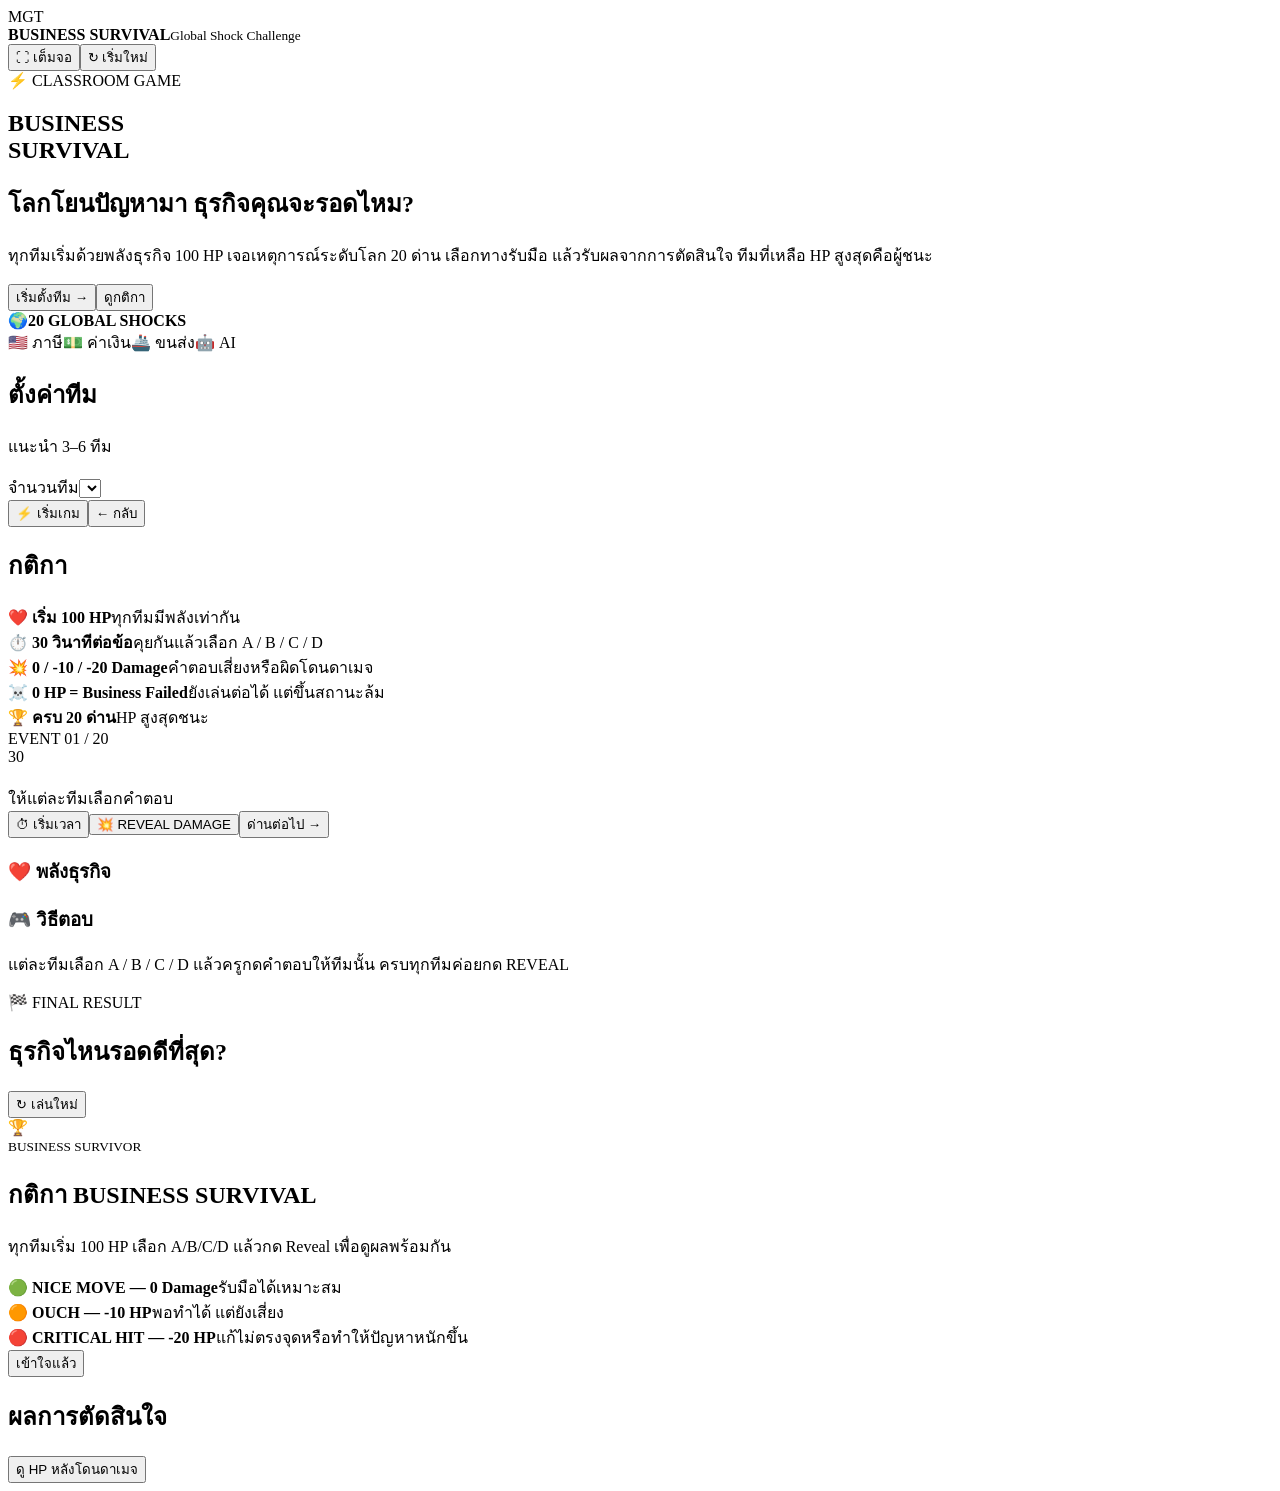
==== index.html @ 9e04e61a "Build Business Survival classroom game" ====
<!DOCTYPE html>
<html lang="th">
<head>
<meta charset="UTF-8">
<meta name="viewport" content="width=device-width,initial-scale=1">
<meta name="theme-color" content="#101C3D">
<title>Business Survival — Global Shock Challenge</title>
<link rel="stylesheet" href="style.css">
</head>
<body>
<div class="app">
<header class="topbar">
  <div class="brand"><div class="brandmark">MGT</div><div><b>BUSINESS SURVIVAL</b><small>Global Shock Challenge</small></div></div>
  <div class="top-actions"><button id="fullscreenBtn">⛶ เต็มจอ</button><button id="resetBtn">↻ เริ่มใหม่</button></div>
</header>
<main class="main">
<section id="homeScreen" class="screen active">
  <div class="hero card">
    <div class="hero-copy">
      <span class="eyebrow">⚡ CLASSROOM GAME</span>
      <h1>BUSINESS<br><span>SURVIVAL</span></h1>
      <h2>โลกโยนปัญหามา ธุรกิจคุณจะรอดไหม?</h2>
      <p>ทุกทีมเริ่มด้วยพลังธุรกิจ 100 HP เจอเหตุการณ์ระดับโลก 20 ด่าน เลือกทางรับมือ แล้วรับผลจากการตัดสินใจ ทีมที่เหลือ HP สูงสุดคือผู้ชนะ</p>
      <div class="actions"><button class="primary" id="goSetupBtn">เริ่มตั้งทีม →</button><button class="soft" id="rulesBtn">ดูกติกา</button></div>
    </div>
    <div class="hero-art"><div class="orbit"></div><div class="globe">🌍<b>20 GLOBAL SHOCKS</b></div><span class="tag t1">🇺🇸 ภาษี</span><span class="tag t2">💵 ค่าเงิน</span><span class="tag t3">🚢 ขนส่ง</span><span class="tag t4">🤖 AI</span></div>
  </div>
</section>
<section id="setupScreen" class="screen">
  <div class="setup-grid">
    <div class="panel card"><h2>ตั้งค่าทีม</h2><p>แนะนำ 3–6 ทีม</p><label>จำนวนทีม<select id="teamCount"></select></label><div id="teamEditor"></div><div class="actions"><button class="primary" id="startGameBtn">⚡ เริ่มเกม</button><button class="soft" id="backHomeBtn">← กลับ</button></div></div>
    <div class="panel card"><h2>กติกา</h2><div class="rules">
      <div>❤️ <b>เริ่ม 100 HP</b><span>ทุกทีมมีพลังเท่ากัน</span></div>
      <div>⏱️ <b>30 วินาทีต่อข้อ</b><span>คุยกันแล้วเลือก A / B / C / D</span></div>
      <div>💥 <b>0 / -10 / -20 Damage</b><span>คำตอบเสี่ยงหรือผิดโดนดาเมจ</span></div>
      <div>☠️ <b>0 HP = Business Failed</b><span>ยังเล่นต่อได้ แต่ขึ้นสถานะล้ม</span></div>
      <div>🏆 <b>ครบ 20 ด่าน</b><span>HP สูงสุดชนะ</span></div>
    </div></div>
  </div>
</section>
<section id="gameScreen" class="screen">
  <div class="game-grid">
    <div class="question card">
      <div class="question-head"><span id="roundPill" class="pill">EVENT 01 / 20</span><div id="timer" class="timer"><span id="timerText">30</span></div></div>
      <div id="eventIcon" class="event-icon"></div><h2 id="questionTitle"></h2><p id="questionDesc"></p><div id="options" class="options"></div>
      <div id="revealBanner" class="reveal"><div><b id="revealTitle"></b><span id="revealText"></span></div></div>
      <div class="controls"><span id="statusNote">ให้แต่ละทีมเลือกคำตอบ</span><div><button class="soft" id="timerBtn">⏱ เริ่มเวลา</button><button class="pink" id="revealBtn">💥 REVEAL DAMAGE</button><button class="primary hidden" id="nextBtn">ด่านต่อไป →</button></div></div>
    </div>
    <aside><div class="scorebox card"><h3>❤️ พลังธุรกิจ</h3><div id="teamScores"></div></div><div class="scorebox card"><h3>🎮 วิธีตอบ</h3><p>แต่ละทีมเลือก A / B / C / D แล้วครูกดคำตอบให้ทีมนั้น ครบทุกทีมค่อยกด REVEAL</p></div></aside>
  </div>
</section>
<section id="resultScreen" class="screen">
  <div class="results-grid"><div class="panel card"><span class="eyebrow">🏁 FINAL RESULT</span><h2>ธุรกิจไหนรอดดีที่สุด?</h2><div id="rankList"></div><div class="actions"><button class="primary" id="playAgainBtn">↻ เล่นใหม่</button></div></div><div class="winner card"><div>🏆</div><small>BUSINESS SURVIVOR</small><h2 id="winnerName"></h2><p id="winnerHp"></p><div id="confetti"></div></div></div>
</section>
</main>
</div>
<div id="rulesModal" class="modal-wrap"><div class="modal card"><h2>กติกา BUSINESS SURVIVAL</h2><p>ทุกทีมเริ่ม 100 HP เลือก A/B/C/D แล้วกด Reveal เพื่อดูผลพร้อมกัน</p><div class="rules"><div>🟢 <b>NICE MOVE — 0 Damage</b><span>รับมือได้เหมาะสม</span></div><div>🟠 <b>OUCH — -10 HP</b><span>พอทำได้ แต่ยังเสี่ยง</span></div><div>🔴 <b>CRITICAL HIT — -20 HP</b><span>แก้ไม่ตรงจุดหรือทำให้ปัญหาหนักขึ้น</span></div></div><div class="actions end"><button class="primary" id="closeRulesBtn">เข้าใจแล้ว</button></div></div></div>
<div id="damageModal" class="modal-wrap"><div class="modal card"><h2 id="damageModalTitle">ผลการตัดสินใจ</h2><p id="damageModalExplain"></p><div id="teamResults"></div><div class="actions end"><button class="primary" id="closeDamageBtn">ดู HP หลังโดนดาเมจ</button></div></div></div>
<script src="questions.js"></script>
<script src="game.js"></script>
</body>
</html>
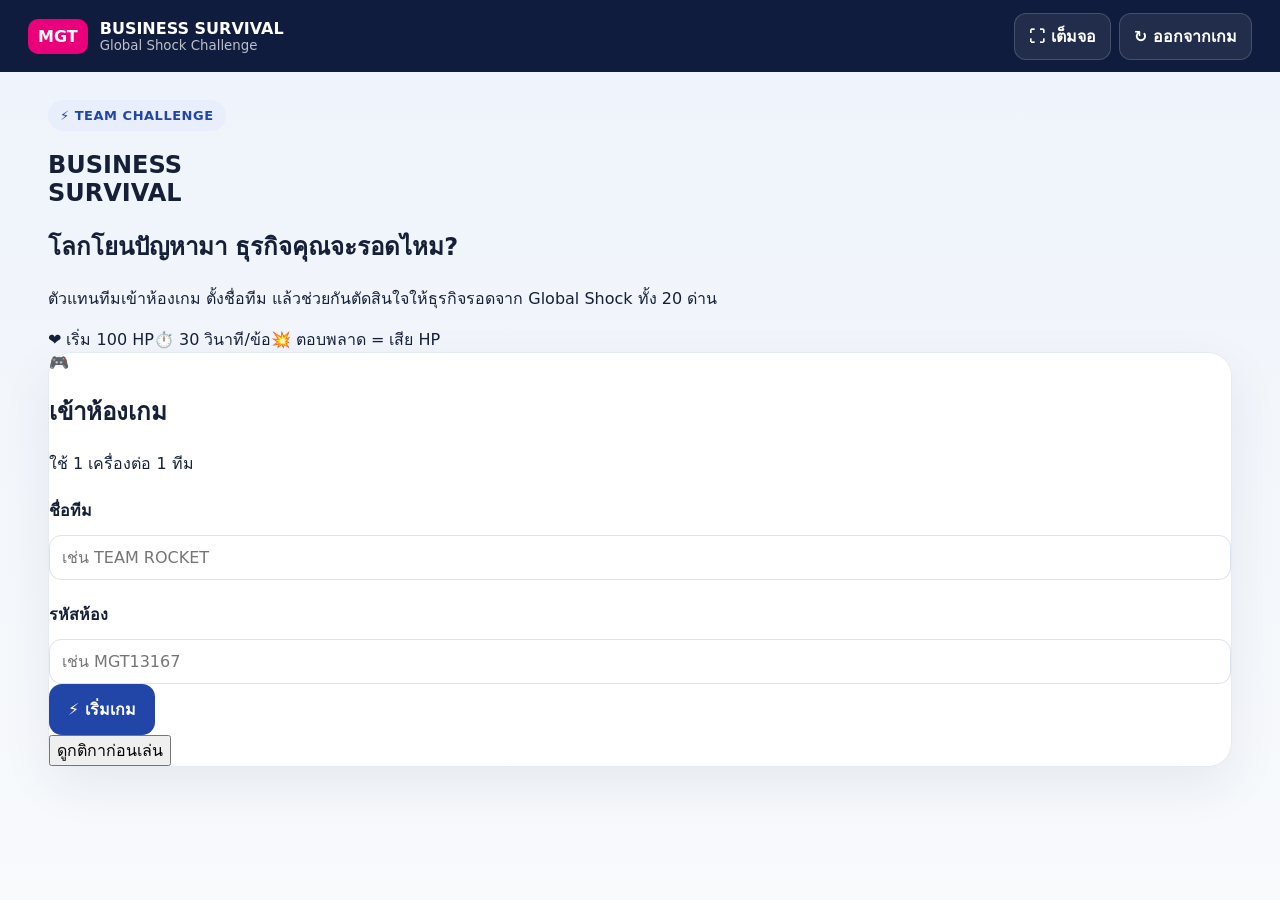
==== commit 89982ff5: "Simplify game to one device per team with room code" ====
--- a/index.html
+++ b/index.html
@@ -11,51 +11,96 @@
 <div class="app">
 <header class="topbar">
   <div class="brand"><div class="brandmark">MGT</div><div><b>BUSINESS SURVIVAL</b><small>Global Shock Challenge</small></div></div>
-  <div class="top-actions"><button id="fullscreenBtn">⛶ เต็มจอ</button><button id="resetBtn">↻ เริ่มใหม่</button></div>
+  <div class="top-actions"><button id="fullscreenBtn" type="button">⛶ เต็มจอ</button><button id="resetBtn" type="button">↻ ออกจากเกม</button></div>
 </header>
+
 <main class="main">
-<section id="homeScreen" class="screen active">
-  <div class="hero card">
-    <div class="hero-copy">
-      <span class="eyebrow">⚡ CLASSROOM GAME</span>
+<section id="joinScreen" class="screen active">
+  <div class="join-layout">
+    <div class="join-copy">
+      <span class="eyebrow">⚡ TEAM CHALLENGE</span>
       <h1>BUSINESS<br><span>SURVIVAL</span></h1>
       <h2>โลกโยนปัญหามา ธุรกิจคุณจะรอดไหม?</h2>
-      <p>ทุกทีมเริ่มด้วยพลังธุรกิจ 100 HP เจอเหตุการณ์ระดับโลก 20 ด่าน เลือกทางรับมือ แล้วรับผลจากการตัดสินใจ ทีมที่เหลือ HP สูงสุดคือผู้ชนะ</p>
-      <div class="actions"><button class="primary" id="goSetupBtn">เริ่มตั้งทีม →</button><button class="soft" id="rulesBtn">ดูกติกา</button></div>
+      <p>ตัวแทนทีมเข้าห้องเกม ตั้งชื่อทีม แล้วช่วยกันตัดสินใจให้ธุรกิจรอดจาก Global Shock ทั้ง 20 ด่าน</p>
+      <div class="mini-rules">
+        <span>❤️ เริ่ม 100 HP</span><span>⏱️ 30 วินาที/ข้อ</span><span>💥 ตอบพลาด = เสีย HP</span>
+      </div>
     </div>
-    <div class="hero-art"><div class="orbit"></div><div class="globe">🌍<b>20 GLOBAL SHOCKS</b></div><span class="tag t1">🇺🇸 ภาษี</span><span class="tag t2">💵 ค่าเงิน</span><span class="tag t3">🚢 ขนส่ง</span><span class="tag t4">🤖 AI</span></div>
+    <div class="join-card card">
+      <div class="join-icon">🎮</div>
+      <h2>เข้าห้องเกม</h2>
+      <p>ใช้ 1 เครื่องต่อ 1 ทีม</p>
+      <form id="joinForm">
+        <label for="teamName">ชื่อทีม</label>
+        <input id="teamName" maxlength="28" autocomplete="off" placeholder="เช่น TEAM ROCKET" required>
+        <label for="roomCode">รหัสห้อง</label>
+        <input id="roomCode" maxlength="20" autocomplete="off" placeholder="เช่น MGT13167" required>
+        <button class="primary big" type="submit">⚡ เริ่มเกม</button>
+      </form>
+      <button class="link-btn" id="rulesBtn" type="button">ดูกติกาก่อนเล่น</button>
+    </div>
   </div>
 </section>
-<section id="setupScreen" class="screen">
-  <div class="setup-grid">
-    <div class="panel card"><h2>ตั้งค่าทีม</h2><p>แนะนำ 3–6 ทีม</p><label>จำนวนทีม<select id="teamCount"></select></label><div id="teamEditor"></div><div class="actions"><button class="primary" id="startGameBtn">⚡ เริ่มเกม</button><button class="soft" id="backHomeBtn">← กลับ</button></div></div>
-    <div class="panel card"><h2>กติกา</h2><div class="rules">
-      <div>❤️ <b>เริ่ม 100 HP</b><span>ทุกทีมมีพลังเท่ากัน</span></div>
-      <div>⏱️ <b>30 วินาทีต่อข้อ</b><span>คุยกันแล้วเลือก A / B / C / D</span></div>
-      <div>💥 <b>0 / -10 / -20 Damage</b><span>คำตอบเสี่ยงหรือผิดโดนดาเมจ</span></div>
-      <div>☠️ <b>0 HP = Business Failed</b><span>ยังเล่นต่อได้ แต่ขึ้นสถานะล้ม</span></div>
-      <div>🏆 <b>ครบ 20 ด่าน</b><span>HP สูงสุดชนะ</span></div>
-    </div></div>
+
+<section id="gameScreen" class="screen">
+  <div class="player-strip card">
+    <div class="identity"><span class="room-label">ROOM <b id="roomDisplay"></b></span><h3 id="teamDisplay"></h3></div>
+    <div class="hp-panel"><div class="hp-head"><span>❤️ พลังธุรกิจ</span><strong id="hpText">100 HP</strong></div><div class="hpbar large"><div id="hpFill" class="hpfill" style="width:100%"></div></div><small id="hpStatus">BUSINESS ACTIVE</small></div>
+  </div>
+
+  <div class="question card">
+    <div class="question-head">
+      <span id="roundPill" class="pill">EVENT 01 / 20</span>
+      <span id="questionState" class="state-pill">เลือกคำตอบก่อนหมดเวลา</span>
+    </div>
+
+    <div class="timer-wrap" aria-label="เวลาคงเหลือ">
+      <div class="timer-meta"><span>⏱️ เวลาคงเหลือ</span><strong><span id="timerText">30</span> วินาที</strong></div>
+      <div class="timer-track"><div id="timerBar" class="timer-bar"></div></div>
+    </div>
+
+    <div class="event-area"><div id="eventIcon" class="event-icon"></div><div><h2 id="questionTitle"></h2><p id="questionDesc"></p></div></div>
+    <div id="options" class="options"></div>
+
+    <div id="resultBox" class="result-box" aria-live="polite">
+      <div id="resultIcon" class="result-icon"></div>
+      <div class="result-copy"><span id="resultKicker"></span><h3 id="resultTitle"></h3><p id="resultFeedback"></p></div>
+      <div id="damageBadge" class="damage-badge"></div>
+    </div>
+
+    <div class="controls"><span id="statusNote">คุยกับสมาชิกในทีม แล้วเลือก 1 คำตอบ</span><button class="primary hidden" id="nextBtn" type="button">ข้อต่อไป →</button></div>
   </div>
 </section>
-<section id="gameScreen" class="screen">
-  <div class="game-grid">
-    <div class="question card">
-      <div class="question-head"><span id="roundPill" class="pill">EVENT 01 / 20</span><div id="timer" class="timer"><span id="timerText">30</span></div></div>
-      <div id="eventIcon" class="event-icon"></div><h2 id="questionTitle"></h2><p id="questionDesc"></p><div id="options" class="options"></div>
-      <div id="revealBanner" class="reveal"><div><b id="revealTitle"></b><span id="revealText"></span></div></div>
-      <div class="controls"><span id="statusNote">ให้แต่ละทีมเลือกคำตอบ</span><div><button class="soft" id="timerBtn">⏱ เริ่มเวลา</button><button class="pink" id="revealBtn">💥 REVEAL DAMAGE</button><button class="primary hidden" id="nextBtn">ด่านต่อไป →</button></div></div>
-    </div>
-    <aside><div class="scorebox card"><h3>❤️ พลังธุรกิจ</h3><div id="teamScores"></div></div><div class="scorebox card"><h3>🎮 วิธีตอบ</h3><p>แต่ละทีมเลือก A / B / C / D แล้วครูกดคำตอบให้ทีมนั้น ครบทุกทีมค่อยกด REVEAL</p></div></aside>
+
+<section id="resultScreen" class="screen">
+  <div class="finish card">
+    <div class="trophy">🏆</div>
+    <span class="eyebrow">GAME COMPLETE</span>
+    <h1 id="finishTitle">จบเกมแล้ว!</h1>
+    <p>ทีม <strong id="finishTeam"></strong> · ห้อง <strong id="finishRoom"></strong></p>
+    <div class="final-hp"><span>HP ที่เหลือ</span><strong id="finishHp">0</strong></div>
+    <div id="finishStatus" class="finish-status"></div>
+    <p class="finish-note">แสดงหน้าจอนี้ให้ผู้สอนเพื่อเทียบคะแนนกับทีมอื่น</p>
+    <button class="primary big" id="playAgainBtn" type="button">↻ เล่นใหม่</button>
   </div>
-</section>
-<section id="resultScreen" class="screen">
-  <div class="results-grid"><div class="panel card"><span class="eyebrow">🏁 FINAL RESULT</span><h2>ธุรกิจไหนรอดดีที่สุด?</h2><div id="rankList"></div><div class="actions"><button class="primary" id="playAgainBtn">↻ เล่นใหม่</button></div></div><div class="winner card"><div>🏆</div><small>BUSINESS SURVIVOR</small><h2 id="winnerName"></h2><p id="winnerHp"></p><div id="confetti"></div></div></div>
 </section>
 </main>
 </div>
-<div id="rulesModal" class="modal-wrap"><div class="modal card"><h2>กติกา BUSINESS SURVIVAL</h2><p>ทุกทีมเริ่ม 100 HP เลือก A/B/C/D แล้วกด Reveal เพื่อดูผลพร้อมกัน</p><div class="rules"><div>🟢 <b>NICE MOVE — 0 Damage</b><span>รับมือได้เหมาะสม</span></div><div>🟠 <b>OUCH — -10 HP</b><span>พอทำได้ แต่ยังเสี่ยง</span></div><div>🔴 <b>CRITICAL HIT — -20 HP</b><span>แก้ไม่ตรงจุดหรือทำให้ปัญหาหนักขึ้น</span></div></div><div class="actions end"><button class="primary" id="closeRulesBtn">เข้าใจแล้ว</button></div></div></div>
-<div id="damageModal" class="modal-wrap"><div class="modal card"><h2 id="damageModalTitle">ผลการตัดสินใจ</h2><p id="damageModalExplain"></p><div id="teamResults"></div><div class="actions end"><button class="primary" id="closeDamageBtn">ดู HP หลังโดนดาเมจ</button></div></div></div>
+
+<div id="rulesModal" class="modal-wrap">
+  <div class="modal card">
+    <h2>กติกา BUSINESS SURVIVAL</h2>
+    <p>1 เครื่องต่อ 1 ทีม ช่วยกันตอบคำถาม 20 ด่าน แต่ละข้อมีเวลา 30 วินาที</p>
+    <div class="rules">
+      <div>🟢 <b>NICE MOVE — 0 Damage</b><span>รับมือเหมาะสม ธุรกิจไม่เสีย HP</span></div>
+      <div>🟠 <b>OUCH — -10 HP</b><span>พอทำได้ แต่ยังไม่ใช่ทางที่ดีนัก</span></div>
+      <div>🔴 <b>CRITICAL HIT — -20 HP</b><span>แก้ไม่ตรงจุด หรือไม่ตอบก่อนหมดเวลา</span></div>
+      <div>☠️ <b>0 HP = BUSINESS FAILED</b><span>ยังตอบต่อได้เพื่อเรียนรู้ให้ครบ 20 ด่าน</span></div>
+    </div>
+    <div class="actions end"><button class="primary" id="closeRulesBtn" type="button">เข้าใจแล้ว</button></div>
+  </div>
+</div>
+
 <script src="questions.js"></script>
 <script src="game.js"></script>
 </body>
--- a/style.css
+++ b/style.css
@@ -0,0 +1 @@
+:root{--navy:#101C3D;--blue:#2246A7;--cloud:#F2F5FA;--pink:#EB007B;--white:#fff;--text:#152038;--muted:#657089;--green:#2FA463;--orange:#EF9B34;--red:#D94A4A;--line:#DCE3EE}*{box-sizing:border-box}body{margin:0;font-family:Inter,"Noto Sans Thai",system-ui,sans-serif;background:linear-gradient(180deg,#eef3fb 0%,#f8fafc 100%);color:var(--text)}button,select,input{font:inherit}.app{min-height:100vh}.topbar{height:72px;background:var(--navy);color:#fff;display:flex;align-items:center;justify-content:space-between;padding:0 28px;position:sticky;top:0;z-index:20}.brand{display:flex;align-items:center;gap:12px}.brandmark{background:var(--pink);padding:8px 10px;border-radius:10px;font-weight:900}.brand small{display:block;opacity:.72}.top-actions{display:flex;gap:8px}.top-actions button,.soft{background:#fff;border:1px solid var(--line);color:var(--navy);padding:10px 14px;border-radius:12px;font-weight:700;cursor:pointer}.topbar .top-actions button{background:#ffffff14;color:#fff;border-color:#ffffff2a}.main{max-width:1240px;margin:auto;padding:28px}.screen{display:none}.screen.active{display:block}.card{background:#fff;border:1px solid #e6ebf2;border-radius:24px;box-shadow:0 18px 50px #24365b14}.hero{display:grid;grid-template-columns:1.15fr .85fr;min-height:620px;overflow:hidden}.hero-copy{padding:64px}.eyebrow,.pill{display:inline-flex;background:#e8eefc;color:var(--blue);font-weight:900;padding:8px 12px;border-radius:99px;font-size:13px;letter-spacing:.04em}.hero h1{font-size:68px;line-height:.91;margin:22px 0 18px;letter-spacing:-.04em;color:var(--navy)}.hero h1 span{color:var(--pink)}.hero h2{font-size:28px;margin:0 0 12px}.hero p{color:var(--muted);font-size:18px;line-height:1.7;max-width:650px}.actions{display:flex;gap:12px;flex-wrap:wrap;margin-top:24px}.primary,.pink{border:0;padding:13px 19px;border-radius:13px;font-weight:900;color:#fff;cursor:pointer}.primary{background:var(--blue)}.pink{background:var(--pink)}.hero-art{position:relative;background:radial-gradient(circle at 45% 45%,#466ee0 0,#2246A7 42%,#101C3D 100%);min-height:500px}.globe{position:absolute;left:50%;top:50%;transform:translate(-50%,-50%);width:230px;height:230px;border-radius:50%;background:#fff;display:grid;place-items:center;font-size:100px;box-shadow:0 30px 70px #0003;text-align:center}.globe b{font-size:13px;position:absolute;bottom:32px;color:var(--navy)}.orbit{position:absolute;left:50%;top:50%;width:380px;height:380px;border:1px dashed #ffffff66;border-radius:50%;transform:translate(-50%,-50%) rotate(-10deg)}.tag{position:absolute;background:#fff;padding:10px 14px;border-radius:14px;font-weight:900;box-shadow:0 12px 26px #0002}.t1{top:20%;left:8%}.t2{top:22%;right:7%}.t3{bottom:18%;left:8%}.t4{bottom:18%;right:8%}.setup-grid,.results-grid,.game-grid{display:grid;grid-template-columns:1fr 1fr;gap:20px}.panel{padding:30px}.panel h2{font-size:30px;margin:0 0 4px;color:var(--navy)}label{display:block;font-weight:800;margin:22px 0 12px}select,input{width:100%;padding:12px;border:1px solid var(--line);border-radius:12px;background:#fff}.team-row{display:grid;grid-template-columns:52px 1fr;align-items:center;gap:10px;margin:10px 0}.team-badge{width:44px;height:44px;border-radius:14px;background:var(--cloud);display:grid;place-items:center;font-weight:900;color:var(--blue)}.rules{display:grid;gap:12px;margin-top:20px}.rules>div{padding:15px;background:var(--cloud);border-radius:16px;display:grid;grid-template-columns:34px 1fr}.rules span{grid-column:2;color:var(--muted);font-size:14px}.game-grid{grid-template-columns:minmax(0,1fr) 320px}.question{padding:28px}.question-head{display:flex;justify-content:space-between;align-items:center}.timer{width:58px;height:58px;border:6px solid #dde4f1;border-top-color:var(--pink);border-radius:50%;display:grid;place-items:center;font-weight:900;color:var(--navy)}.event-icon{font-size:64px;margin-top:20px}.question h2{font-size:34px;margin:6px 0;color:var(--navy)}.question>p{font-size:20px;color:var(--muted);line-height:1.6}.options{display:grid;grid-template-columns:1fr 1fr;gap:12px;margin-top:22px}.option{display:flex;gap:12px;text-align:left;background:#fff;border:2px solid #e6ebf2;padding:16px;border-radius:18px;cursor:pointer;transition:.15s}.option:hover{border-color:#8aa3df;transform:translateY(-1px)}.option .letter{flex:0 0 36px;height:36px;border-radius:11px;background:var(--navy);color:#fff;display:grid;place-items:center;font-weight:900}.option.selected{border-color:var(--blue);background:#f3f6ff}.option.answer-good{border-color:#65bd8c;background:#f1fbf5}.option.answer-mid{border-color:#f1b765;background:#fff8ed}.option.answer-bad{border-color:#ec8a8a;background:#fff2f2}.reveal{display:none;margin-top:18px;padding:16px;border-radius:18px;background:var(--cloud)}.reveal.show{display:flex}.reveal b{display:block;font-size:18px}.reveal span{color:var(--muted)}.controls{display:flex;justify-content:space-between;align-items:center;gap:12px;margin-top:22px;padding-top:18px;border-top:1px solid var(--line)}.controls>div{display:flex;gap:8px;flex-wrap:wrap}.hidden{display:none!important}.scorebox{padding:20px;margin-bottom:16px}.scorebox h3{margin:0 0 14px}.team-score{padding:14px 0;border-top:1px solid var(--line)}.team-score:first-of-type{border-top:0}.team-score .row{display:flex;justify-content:space-between;font-weight:900}.hpbar{height:12px;background:#e9edf4;border-radius:99px;overflow:hidden;margin-top:8px}.hpfill{height:100%;background:linear-gradient(90deg,var(--pink),#ff637d);transition:width .55s ease}.failed{opacity:.55}.failed .hpfill{background:var(--red)}.winner{background:linear-gradient(145deg,var(--navy),var(--blue));color:#fff;padding:44px;display:flex;flex-direction:column;justify-content:center;align-items:center;text-align:center;min-height:500px}.winner>div:first-child{font-size:100px}.winner h2{font-size:42px;margin:10px 0}.rank{display:grid;grid-template-columns:52px 1fr auto;gap:12px;align-items:center;padding:16px 0;border-bottom:1px solid var(--line)}.rank strong{font-size:20px}.modal-wrap{display:none;position:fixed;inset:0;background:#101c3dcc;z-index:100;padding:22px;align-items:center;justify-content:center}.modal-wrap.open{display:flex}.modal{width:min(700px,100%);max-height:90vh;overflow:auto;padding:28px}.modal h2{margin-top:0}.end{justify-content:flex-end}.team-result{display:grid;grid-template-columns:1fr auto;gap:10px;padding:13px 0;border-bottom:1px solid var(--line)}.dmg0{color:var(--green)}.dmg10{color:var(--orange)}.dmg20{color:var(--red)}@media(max-width:900px){.hero,.setup-grid,.results-grid,.game-grid{grid-template-columns:1fr}.hero-copy{padding:36px}.hero h1{font-size:48px}.hero-art{min-height:380px}.options{grid-template-columns:1fr}.main{padding:16px}.topbar{padding:0 14px}.brand small{display:none}.game-grid aside{order:-1}.scorebox{margin-bottom:12px}}
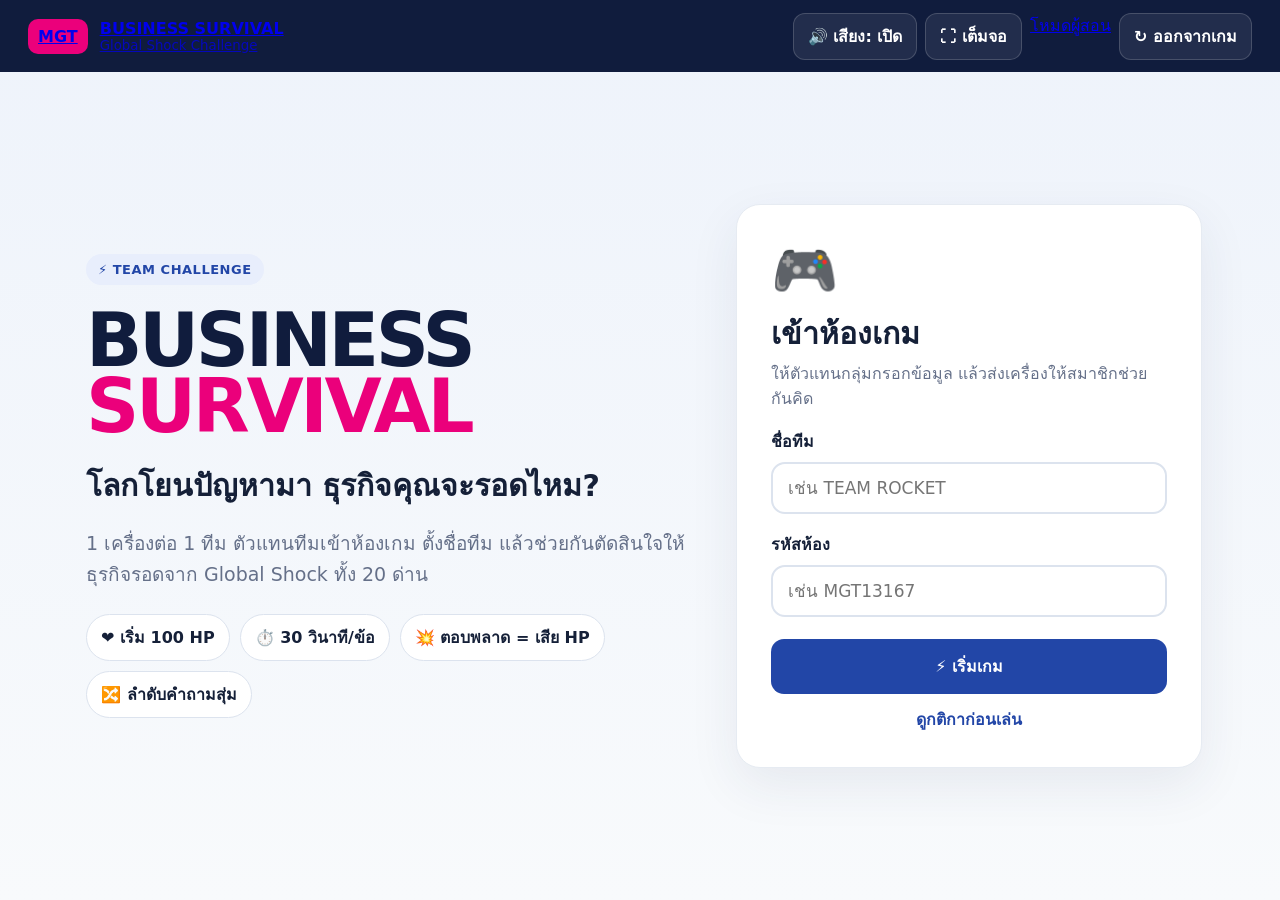
==== commit df05f90f: "Add sound controls, bankruptcy flow, summary UI, teacher link and refined game layout" ====
--- a/index.html
+++ b/index.html
@@ -3,15 +3,20 @@
 <head>
 <meta charset="UTF-8">
 <meta name="viewport" content="width=device-width,initial-scale=1">
-<meta name="theme-color" content="#101C3D">
+<meta name="theme-color" content="#F2F5FA">
 <title>Business Survival — Global Shock Challenge</title>
 <link rel="stylesheet" href="style.css">
 </head>
 <body>
 <div class="app">
 <header class="topbar">
-  <div class="brand"><div class="brandmark">MGT</div><div><b>BUSINESS SURVIVAL</b><small>Global Shock Challenge</small></div></div>
-  <div class="top-actions"><button id="fullscreenBtn" type="button">⛶ เต็มจอ</button><button id="resetBtn" type="button">↻ ออกจากเกม</button></div>
+  <a class="brand" href="./" aria-label="Business Survival"><div class="brandmark">MGT</div><div><b>BUSINESS SURVIVAL</b><small>Global Shock Challenge</small></div></a>
+  <div class="top-actions">
+    <button id="soundBtn" type="button" aria-pressed="true">🔊 เสียง: เปิด</button>
+    <button id="fullscreenBtn" type="button">⛶ เต็มจอ</button>
+    <a class="teacher-link" href="teacher.html">โหมดผู้สอน</a>
+    <button id="resetBtn" type="button">↻ ออกจากเกม</button>
+  </div>
 </header>
 
 <main class="main">
@@ -21,15 +26,13 @@
       <span class="eyebrow">⚡ TEAM CHALLENGE</span>
       <h1>BUSINESS<br><span>SURVIVAL</span></h1>
       <h2>โลกโยนปัญหามา ธุรกิจคุณจะรอดไหม?</h2>
-      <p>ตัวแทนทีมเข้าห้องเกม ตั้งชื่อทีม แล้วช่วยกันตัดสินใจให้ธุรกิจรอดจาก Global Shock ทั้ง 20 ด่าน</p>
-      <div class="mini-rules">
-        <span>❤️ เริ่ม 100 HP</span><span>⏱️ 30 วินาที/ข้อ</span><span>💥 ตอบพลาด = เสีย HP</span>
-      </div>
+      <p>1 เครื่องต่อ 1 ทีม ตัวแทนทีมเข้าห้องเกม ตั้งชื่อทีม แล้วช่วยกันตัดสินใจให้ธุรกิจรอดจาก Global Shock ทั้ง 20 ด่าน</p>
+      <div class="mini-rules"><span>❤️ เริ่ม 100 HP</span><span>⏱️ 30 วินาที/ข้อ</span><span>💥 ตอบพลาด = เสีย HP</span><span>🔀 ลำดับคำถามสุ่ม</span></div>
     </div>
     <div class="join-card card">
       <div class="join-icon">🎮</div>
       <h2>เข้าห้องเกม</h2>
-      <p>ใช้ 1 เครื่องต่อ 1 ทีม</p>
+      <p>ให้ตัวแทนกลุ่มกรอกข้อมูล แล้วส่งเครื่องให้สมาชิกช่วยกันคิด</p>
       <form id="joinForm">
         <label for="teamName">ชื่อทีม</label>
         <input id="teamName" maxlength="28" autocomplete="off" placeholder="เช่น TEAM ROCKET" required>
@@ -44,15 +47,20 @@
 
 <section id="gameScreen" class="screen">
   <div class="player-strip card">
-    <div class="identity"><span class="room-label">ROOM <b id="roomDisplay"></b></span><h3 id="teamDisplay"></h3></div>
-    <div class="hp-panel"><div class="hp-head"><span>❤️ พลังธุรกิจ</span><strong id="hpText">100 HP</strong></div><div class="hpbar large"><div id="hpFill" class="hpfill" style="width:100%"></div></div><small id="hpStatus">BUSINESS ACTIVE</small></div>
+    <div class="identity">
+      <span class="room-label">ROOM <b id="roomDisplay"></b></span>
+      <h3 id="teamDisplay"></h3>
+      <small id="syncBadge" class="sync-badge">● กำลังเชื่อมต่อห้อง</small>
+    </div>
+    <div class="hp-panel">
+      <div class="hp-head"><span>❤️ พลังชีวิตของธุรกิจคุณ</span><strong id="hpText">100 HP</strong></div>
+      <div class="hpbar large"><div id="hpFill" class="hpfill" style="width:100%"></div></div>
+      <small id="hpStatus">BUSINESS ACTIVE</small>
+    </div>
   </div>
 
   <div class="question card">
-    <div class="question-head">
-      <span id="roundPill" class="pill">EVENT 01 / 20</span>
-      <span id="questionState" class="state-pill">เลือกคำตอบก่อนหมดเวลา</span>
-    </div>
+    <div class="question-head"><span id="roundPill" class="pill">EVENT 01 / 20</span><span id="questionState" class="state-pill">SAFE</span></div>
 
     <div class="timer-wrap" aria-label="เวลาคงเหลือ">
       <div class="timer-meta"><span>⏱️ เวลาคงเหลือ</span><strong><span id="timerText">30</span> วินาที</strong></div>
@@ -74,15 +82,21 @@
 
 <section id="resultScreen" class="screen">
   <div class="finish card">
-    <div class="trophy">🏆</div>
-    <span class="eyebrow">GAME COMPLETE</span>
+    <div id="finishIcon" class="trophy">🏆</div>
+    <span id="finishKicker" class="eyebrow">GAME COMPLETE</span>
     <h1 id="finishTitle">จบเกมแล้ว!</h1>
     <p>ทีม <strong id="finishTeam"></strong> · ห้อง <strong id="finishRoom"></strong></p>
     <div class="final-hp"><span>HP ที่เหลือ</span><strong id="finishHp">0</strong></div>
     <div id="finishStatus" class="finish-status"></div>
-    <p class="finish-note">แสดงหน้าจอนี้ให้ผู้สอนเพื่อเทียบคะแนนกับทีมอื่น</p>
-    <button class="primary big" id="playAgainBtn" type="button">↻ เล่นใหม่</button>
+    <p class="finish-note">คะแนนถูกบันทึกไว้สำหรับหน้าจอผู้สอนเมื่อระบบห้องออนไลน์เปิดใช้งาน</p>
   </div>
+
+  <div class="summary card">
+    <div class="summary-head"><div><span class="eyebrow">📋 DAMAGE REPORT</span><h2>สรุปแต่ละเหตุการณ์</h2></div><strong id="summaryTotal"></strong></div>
+    <div id="historyList" class="history-list"></div>
+  </div>
+
+  <div class="finish-actions"><button class="primary" id="playAgainBtn" type="button">↻ เล่นใหม่</button><a class="teacher-link button-link" id="teacherResultLink" href="teacher.html">ดูหน้าจอผู้สอน</a></div>
 </section>
 </main>
 </div>
@@ -90,18 +104,30 @@
 <div id="rulesModal" class="modal-wrap">
   <div class="modal card">
     <h2>กติกา BUSINESS SURVIVAL</h2>
-    <p>1 เครื่องต่อ 1 ทีม ช่วยกันตอบคำถาม 20 ด่าน แต่ละข้อมีเวลา 30 วินาที</p>
+    <p>1 เครื่องต่อ 1 ทีม ช่วยกันตอบ 20 สถานการณ์ แต่ละข้อมีเวลา 30 วินาที และลำดับคำถามของแต่ละทีมจะไม่เหมือนกัน</p>
     <div class="rules">
       <div>🟢 <b>NICE MOVE — 0 Damage</b><span>รับมือเหมาะสม ธุรกิจไม่เสีย HP</span></div>
       <div>🟠 <b>OUCH — -10 HP</b><span>พอทำได้ แต่ยังไม่ใช่ทางที่ดีนัก</span></div>
       <div>🔴 <b>CRITICAL HIT — -20 HP</b><span>แก้ไม่ตรงจุด หรือไม่ตอบก่อนหมดเวลา</span></div>
-      <div>☠️ <b>0 HP = BUSINESS FAILED</b><span>ยังตอบต่อได้เพื่อเรียนรู้ให้ครบ 20 ด่าน</span></div>
+      <div>☠️ <b>0 HP = ล้มละลาย</b><span>เกมจบทันที ธุรกิจของคุณไปไม่รอด</span></div>
     </div>
     <div class="actions end"><button class="primary" id="closeRulesBtn" type="button">เข้าใจแล้ว</button></div>
   </div>
 </div>
 
+<div id="bankruptModal" class="modal-wrap danger-modal">
+  <div class="modal card bankrupt-card">
+    <div class="bankrupt-icon">☠️</div>
+    <span class="eyebrow danger-eyebrow">BUSINESS FAILED</span>
+    <h2>ล้มละลาย</h2>
+    <p>ธุรกิจของคุณไปไม่รอด พลังชีวิตเหลือ 0 HP ก่อนผ่านครบ 20 สถานการณ์</p>
+    <button class="primary big" id="bankruptSummaryBtn" type="button">ดูสรุปว่าเราเสีย HP จากอะไรบ้าง</button>
+  </div>
+</div>
+
 <script src="questions.js"></script>
+<script src="sync-config.js"></script>
+<script src="sync.js"></script>
 <script src="game.js"></script>
 </body>
 </html>
--- a/style.css
+++ b/style.css
@@ -1 +1 @@
-:root{--navy:#101C3D;--blue:#2246A7;--cloud:#F2F5FA;--pink:#EB007B;--white:#fff;--text:#152038;--muted:#657089;--green:#2FA463;--orange:#EF9B34;--red:#D94A4A;--line:#DCE3EE}*{box-sizing:border-box}body{margin:0;font-family:Inter,"Noto Sans Thai",system-ui,sans-serif;background:linear-gradient(180deg,#eef3fb 0%,#f8fafc 100%);color:var(--text)}button,select,input{font:inherit}.app{min-height:100vh}.topbar{height:72px;background:var(--navy);color:#fff;display:flex;align-items:center;justify-content:space-between;padding:0 28px;position:sticky;top:0;z-index:20}.brand{display:flex;align-items:center;gap:12px}.brandmark{background:var(--pink);padding:8px 10px;border-radius:10px;font-weight:900}.brand small{display:block;opacity:.72}.top-actions{display:flex;gap:8px}.top-actions button,.soft{background:#fff;border:1px solid var(--line);color:var(--navy);padding:10px 14px;border-radius:12px;font-weight:700;cursor:pointer}.topbar .top-actions button{background:#ffffff14;color:#fff;border-color:#ffffff2a}.main{max-width:1240px;margin:auto;padding:28px}.screen{display:none}.screen.active{display:block}.card{background:#fff;border:1px solid #e6ebf2;border-radius:24px;box-shadow:0 18px 50px #24365b14}.hero{display:grid;grid-template-columns:1.15fr .85fr;min-height:620px;overflow:hidden}.hero-copy{padding:64px}.eyebrow,.pill{display:inline-flex;background:#e8eefc;color:var(--blue);font-weight:900;padding:8px 12px;border-radius:99px;font-size:13px;letter-spacing:.04em}.hero h1{font-size:68px;line-height:.91;margin:22px 0 18px;letter-spacing:-.04em;color:var(--navy)}.hero h1 span{color:var(--pink)}.hero h2{font-size:28px;margin:0 0 12px}.hero p{color:var(--muted);font-size:18px;line-height:1.7;max-width:650px}.actions{display:flex;gap:12px;flex-wrap:wrap;margin-top:24px}.primary,.pink{border:0;padding:13px 19px;border-radius:13px;font-weight:900;color:#fff;cursor:pointer}.primary{background:var(--blue)}.pink{background:var(--pink)}.hero-art{position:relative;background:radial-gradient(circle at 45% 45%,#466ee0 0,#2246A7 42%,#101C3D 100%);min-height:500px}.globe{position:absolute;left:50%;top:50%;transform:translate(-50%,-50%);width:230px;height:230px;border-radius:50%;background:#fff;display:grid;place-items:center;font-size:100px;box-shadow:0 30px 70px #0003;text-align:center}.globe b{font-size:13px;position:absolute;bottom:32px;color:var(--navy)}.orbit{position:absolute;left:50%;top:50%;width:380px;height:380px;border:1px dashed #ffffff66;border-radius:50%;transform:translate(-50%,-50%) rotate(-10deg)}.tag{position:absolute;background:#fff;padding:10px 14px;border-radius:14px;font-weight:900;box-shadow:0 12px 26px #0002}.t1{top:20%;left:8%}.t2{top:22%;right:7%}.t3{bottom:18%;left:8%}.t4{bottom:18%;right:8%}.setup-grid,.results-grid,.game-grid{display:grid;grid-template-columns:1fr 1fr;gap:20px}.panel{padding:30px}.panel h2{font-size:30px;margin:0 0 4px;color:var(--navy)}label{display:block;font-weight:800;margin:22px 0 12px}select,input{width:100%;padding:12px;border:1px solid var(--line);border-radius:12px;background:#fff}.team-row{display:grid;grid-template-columns:52px 1fr;align-items:center;gap:10px;margin:10px 0}.team-badge{width:44px;height:44px;border-radius:14px;background:var(--cloud);display:grid;place-items:center;font-weight:900;color:var(--blue)}.rules{display:grid;gap:12px;margin-top:20px}.rules>div{padding:15px;background:var(--cloud);border-radius:16px;display:grid;grid-template-columns:34px 1fr}.rules span{grid-column:2;color:var(--muted);font-size:14px}.game-grid{grid-template-columns:minmax(0,1fr) 320px}.question{padding:28px}.question-head{display:flex;justify-content:space-between;align-items:center}.timer{width:58px;height:58px;border:6px solid #dde4f1;border-top-color:var(--pink);border-radius:50%;display:grid;place-items:center;font-weight:900;color:var(--navy)}.event-icon{font-size:64px;margin-top:20px}.question h2{font-size:34px;margin:6px 0;color:var(--navy)}.question>p{font-size:20px;color:var(--muted);line-height:1.6}.options{display:grid;grid-template-columns:1fr 1fr;gap:12px;margin-top:22px}.option{display:flex;gap:12px;text-align:left;background:#fff;border:2px solid #e6ebf2;padding:16px;border-radius:18px;cursor:pointer;transition:.15s}.option:hover{border-color:#8aa3df;transform:translateY(-1px)}.option .letter{flex:0 0 36px;height:36px;border-radius:11px;background:var(--navy);color:#fff;display:grid;place-items:center;font-weight:900}.option.selected{border-color:var(--blue);background:#f3f6ff}.option.answer-good{border-color:#65bd8c;background:#f1fbf5}.option.answer-mid{border-color:#f1b765;background:#fff8ed}.option.answer-bad{border-color:#ec8a8a;background:#fff2f2}.reveal{display:none;margin-top:18px;padding:16px;border-radius:18px;background:var(--cloud)}.reveal.show{display:flex}.reveal b{display:block;font-size:18px}.reveal span{color:var(--muted)}.controls{display:flex;justify-content:space-between;align-items:center;gap:12px;margin-top:22px;padding-top:18px;border-top:1px solid var(--line)}.controls>div{display:flex;gap:8px;flex-wrap:wrap}.hidden{display:none!important}.scorebox{padding:20px;margin-bottom:16px}.scorebox h3{margin:0 0 14px}.team-score{padding:14px 0;border-top:1px solid var(--line)}.team-score:first-of-type{border-top:0}.team-score .row{display:flex;justify-content:space-between;font-weight:900}.hpbar{height:12px;background:#e9edf4;border-radius:99px;overflow:hidden;margin-top:8px}.hpfill{height:100%;background:linear-gradient(90deg,var(--pink),#ff637d);transition:width .55s ease}.failed{opacity:.55}.failed .hpfill{background:var(--red)}.winner{background:linear-gradient(145deg,var(--navy),var(--blue));color:#fff;padding:44px;display:flex;flex-direction:column;justify-content:center;align-items:center;text-align:center;min-height:500px}.winner>div:first-child{font-size:100px}.winner h2{font-size:42px;margin:10px 0}.rank{display:grid;grid-template-columns:52px 1fr auto;gap:12px;align-items:center;padding:16px 0;border-bottom:1px solid var(--line)}.rank strong{font-size:20px}.modal-wrap{display:none;position:fixed;inset:0;background:#101c3dcc;z-index:100;padding:22px;align-items:center;justify-content:center}.modal-wrap.open{display:flex}.modal{width:min(700px,100%);max-height:90vh;overflow:auto;padding:28px}.modal h2{margin-top:0}.end{justify-content:flex-end}.team-result{display:grid;grid-template-columns:1fr auto;gap:10px;padding:13px 0;border-bottom:1px solid var(--line)}.dmg0{color:var(--green)}.dmg10{color:var(--orange)}.dmg20{color:var(--red)}@media(max-width:900px){.hero,.setup-grid,.results-grid,.game-grid{grid-template-columns:1fr}.hero-copy{padding:36px}.hero h1{font-size:48px}.hero-art{min-height:380px}.options{grid-template-columns:1fr}.main{padding:16px}.topbar{padding:0 14px}.brand small{display:none}.game-grid aside{order:-1}.scorebox{margin-bottom:12px}}
+:root{--navy:#101C3D;--blue:#2246A7;--cloud:#F2F5FA;--pink:#EB007B;--white:#fff;--text:#152038;--muted:#657089;--green:#2FA463;--orange:#EF9B34;--red:#D94A4A;--line:#DCE3EE}*{box-sizing:border-box}body{margin:0;font-family:Inter,"Noto Sans Thai",system-ui,sans-serif;background:linear-gradient(180deg,#eef3fb 0%,#f8fafc 100%);color:var(--text)}button,input{font:inherit}.app{min-height:100vh}.topbar{height:72px;background:var(--navy);color:#fff;display:flex;align-items:center;justify-content:space-between;padding:0 28px;position:sticky;top:0;z-index:20}.brand{display:flex;align-items:center;gap:12px}.brandmark{background:var(--pink);padding:8px 10px;border-radius:10px;font-weight:900}.brand small{display:block;opacity:.72}.top-actions{display:flex;gap:8px}.top-actions button,.soft{background:#fff;border:1px solid var(--line);color:var(--navy);padding:10px 14px;border-radius:12px;font-weight:800;cursor:pointer}.topbar .top-actions button{background:#ffffff14;color:#fff;border-color:#ffffff2a}.main{max-width:1180px;margin:auto;padding:28px}.screen{display:none}.screen.active{display:block}.card{background:#fff;border:1px solid #e6ebf2;border-radius:24px;box-shadow:0 18px 50px #24365b14}.eyebrow,.pill{display:inline-flex;background:#e8eefc;color:var(--blue);font-weight:900;padding:8px 12px;border-radius:99px;font-size:13px;letter-spacing:.04em}.primary{border:0;padding:13px 19px;border-radius:13px;font-weight:900;color:#fff;cursor:pointer;background:var(--blue)}.primary.big{width:100%;padding:15px 18px;font-size:16px}.hidden{display:none!important}.join-layout{display:grid;grid-template-columns:1.15fr .85fr;gap:28px;align-items:center;min-height:calc(100vh - 128px)}.join-copy{padding:30px 8px}.join-copy h1{font-size:74px;line-height:.9;letter-spacing:-.045em;margin:22px 0;color:var(--navy)}.join-copy h1 span{color:var(--pink)}.join-copy h2{font-size:30px;margin:0 0 14px}.join-copy p{font-size:19px;color:var(--muted);line-height:1.65;max-width:670px}.mini-rules{display:flex;gap:10px;flex-wrap:wrap;margin-top:24px}.mini-rules span{background:#fff;border:1px solid var(--line);border-radius:99px;padding:10px 14px;font-weight:800}.join-card{padding:34px}.join-icon{font-size:54px}.join-card h2{font-size:30px;margin:8px 0 4px}.join-card>p{color:var(--muted);margin-top:0}.join-card label{display:block;font-weight:900;margin:18px 0 8px}.join-card input{width:100%;padding:14px 15px;border:2px solid var(--line);border-radius:14px;background:#fff;font-size:17px}.join-card input:focus{outline:none;border-color:var(--blue);box-shadow:0 0 0 4px #2246A714}.join-card .primary{margin-top:22px}.link-btn{width:100%;border:0;background:transparent;color:var(--blue);font-weight:800;margin-top:12px;cursor:pointer}.player-strip{display:grid;grid-template-columns:1fr 1fr;gap:28px;align-items:center;padding:20px 24px;margin-bottom:18px}.identity .room-label{display:inline-flex;background:var(--cloud);padding:6px 10px;border-radius:99px;color:var(--muted);font-size:12px;font-weight:800}.identity h3{font-size:25px;margin:7px 0 0;color:var(--navy)}.hp-head{display:flex;justify-content:space-between;gap:10px;font-weight:900}.hpbar{height:12px;background:#e9edf4;border-radius:99px;overflow:hidden}.hpbar.large{height:18px;margin:9px 0 6px}.hpfill{height:100%;background:linear-gradient(90deg,var(--pink),#ff637d);transition:width .55s ease}.hpfill.warning{background:linear-gradient(90deg,#f4b13f,#ef7c30)}.hpfill.danger{background:linear-gradient(90deg,#ec5c5c,#bd2d45)}.hp-panel small{font-weight:800;color:var(--muted)}.failed-text{color:var(--red)!important}.question{padding:30px}.question-head{display:flex;justify-content:space-between;align-items:center;gap:10px}.state-pill{font-size:12px;font-weight:900;border-radius:99px;background:var(--cloud);padding:8px 11px;color:var(--muted)}.state-pill.good{background:#e9f8ef;color:#227445}.state-pill.mid{background:#fff4df;color:#9a6200}.state-pill.bad{background:#ffeded;color:#a93131}.timer-wrap{margin:20px 0 24px}.timer-meta{display:flex;justify-content:space-between;align-items:center;font-weight:900;margin-bottom:8px}.timer-track{height:14px;background:#e9edf4;border-radius:99px;overflow:hidden}.timer-bar{height:100%;width:100%;background:linear-gradient(90deg,var(--blue),#5273d0);transition:width 1s linear}.timer-bar.warning{background:linear-gradient(90deg,#f4b13f,#ef7c30)}.timer-bar.danger{background:linear-gradient(90deg,#ef5064,var(--pink))}.event-area{display:grid;grid-template-columns:90px 1fr;gap:18px;align-items:center}.event-icon{font-size:64px}.question h2{font-size:34px;margin:0 0 6px;color:var(--navy)}.question p{font-size:19px;color:var(--muted);line-height:1.6;margin:0}.options{display:grid;grid-template-columns:1fr 1fr;gap:12px;margin-top:24px}.option{display:flex;align-items:center;gap:12px;text-align:left;background:#fff;border:2px solid #e6ebf2;padding:16px;border-radius:18px;cursor:pointer;transition:.15s;min-height:76px}.option:hover:not(:disabled){border-color:#8aa3df;transform:translateY(-1px)}.option:disabled{cursor:default}.option .letter{flex:0 0 38px;height:38px;border-radius:11px;background:var(--navy);color:#fff;display:grid;place-items:center;font-weight:900}.option.selected{border-color:var(--blue);background:#f3f6ff;box-shadow:0 0 0 3px #2246A710}.result-box{display:none;margin-top:22px;padding:18px;border-radius:18px;grid-template-columns:52px 1fr auto;gap:16px;align-items:center}.result-box.show{display:grid}.result-box.good{background:#edf9f2;border:1px solid #b9e3cb}.result-box.mid{background:#fff7e9;border:1px solid #f4d69c}.result-box.bad{background:#fff0f0;border:1px solid #f0bbbb}.result-icon{font-size:38px}.result-copy span{font-size:12px;font-weight:900;letter-spacing:.06em}.result-copy h3{margin:3px 0;font-size:22px}.result-copy p{font-size:15px;margin:0;color:var(--text)}.damage-badge{font-size:20px;font-weight:1000;white-space:nowrap}.good .damage-badge{color:var(--green)}.mid .damage-badge{color:var(--orange)}.bad .damage-badge{color:var(--red)}.controls{display:flex;justify-content:space-between;align-items:center;gap:12px;margin-top:22px;padding-top:18px;border-top:1px solid var(--line)}.controls span{color:var(--muted);font-weight:700}.finish{max-width:720px;margin:56px auto;padding:48px;text-align:center}.trophy{font-size:90px}.finish h1{font-size:42px;margin:14px 0}.finish>p{font-size:18px;color:var(--muted)}.final-hp{display:flex;justify-content:center;align-items:baseline;gap:14px;margin:30px auto 8px}.final-hp span{font-weight:800;color:var(--muted)}.final-hp strong{font-size:70px;line-height:1;color:var(--pink)}.finish-status{font-size:25px;font-weight:900;color:var(--navy);margin-bottom:16px}.finish-note{background:var(--cloud);padding:12px 16px;border-radius:14px}.finish .primary{max-width:260px;margin-top:16px}.modal-wrap{display:none;position:fixed;inset:0;background:#101c3dcc;z-index:100;padding:22px;align-items:center;justify-content:center}.modal-wrap.open{display:flex}.modal{width:min(700px,100%);max-height:90vh;overflow:auto;padding:28px}.modal h2{margin-top:0}.rules{display:grid;gap:12px;margin-top:20px}.rules>div{padding:15px;background:var(--cloud);border-radius:16px;display:grid;grid-template-columns:34px 1fr}.rules span{grid-column:2;color:var(--muted);font-size:14px}.actions{display:flex;gap:12px;flex-wrap:wrap;margin-top:24px}.end{justify-content:flex-end}@media(max-width:850px){.main{padding:16px}.join-layout,.player-strip{grid-template-columns:1fr}.join-copy{padding:18px 4px}.join-copy h1{font-size:52px}.join-copy h2{font-size:24px}.player-strip{gap:16px}.options{grid-template-columns:1fr}.event-area{grid-template-columns:1fr}.event-icon{font-size:54px}.question{padding:20px}.question h2{font-size:28px}.controls{align-items:flex-start;flex-direction:column}.controls .primary{width:100%}.result-box{grid-template-columns:44px 1fr}.damage-badge{grid-column:2}.topbar{padding:0 14px}.brand small{display:none}.top-actions button:first-child{display:none}}
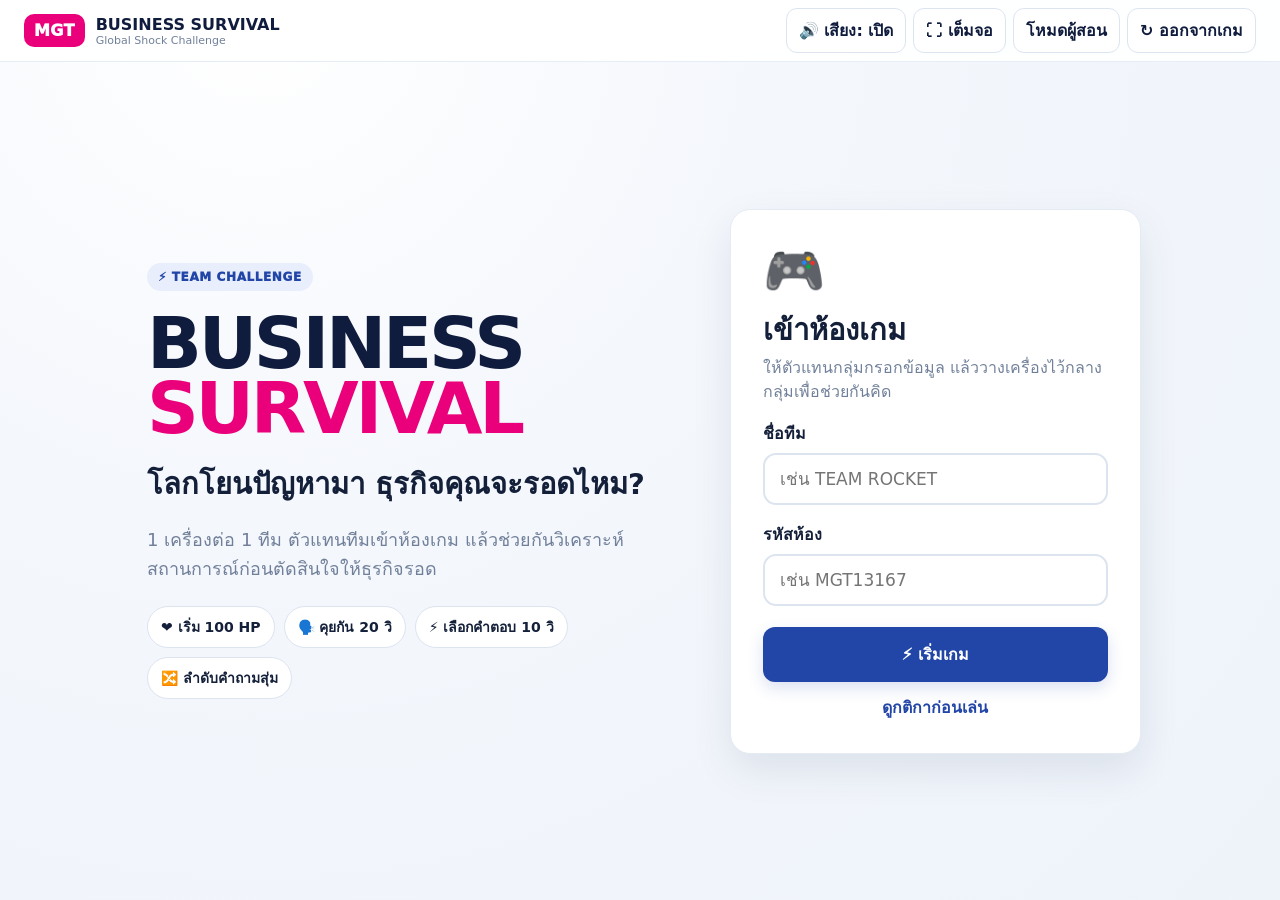
==== commit 946c69e4: "Add 20-second team discussion phase before 10-second answer phase" ====
--- a/index.html
+++ b/index.html
@@ -6,6 +6,7 @@
 <meta name="theme-color" content="#F2F5FA">
 <title>Business Survival — Global Shock Challenge</title>
 <link rel="stylesheet" href="style.css">
+<link rel="stylesheet" href="phase.css">
 </head>
 <body>
 <div class="app">
@@ -26,13 +27,13 @@
       <span class="eyebrow">⚡ TEAM CHALLENGE</span>
       <h1>BUSINESS<br><span>SURVIVAL</span></h1>
       <h2>โลกโยนปัญหามา ธุรกิจคุณจะรอดไหม?</h2>
-      <p>1 เครื่องต่อ 1 ทีม ตัวแทนทีมเข้าห้องเกม ตั้งชื่อทีม แล้วช่วยกันตัดสินใจให้ธุรกิจรอดจาก Global Shock ทั้ง 20 ด่าน</p>
-      <div class="mini-rules"><span>❤️ เริ่ม 100 HP</span><span>⏱️ 30 วินาที/ข้อ</span><span>💥 ตอบพลาด = เสีย HP</span><span>🔀 ลำดับคำถามสุ่ม</span></div>
+      <p>1 เครื่องต่อ 1 ทีม ตัวแทนทีมเข้าห้องเกม แล้วช่วยกันวิเคราะห์สถานการณ์ก่อนตัดสินใจให้ธุรกิจรอด</p>
+      <div class="mini-rules"><span>❤️ เริ่ม 100 HP</span><span>🗣️ คุยกัน 20 วิ</span><span>⚡ เลือกคำตอบ 10 วิ</span><span>🔀 ลำดับคำถามสุ่ม</span></div>
     </div>
     <div class="join-card card">
       <div class="join-icon">🎮</div>
       <h2>เข้าห้องเกม</h2>
-      <p>ให้ตัวแทนกลุ่มกรอกข้อมูล แล้วส่งเครื่องให้สมาชิกช่วยกันคิด</p>
+      <p>ให้ตัวแทนกลุ่มกรอกข้อมูล แล้ววางเครื่องไว้กลางกลุ่มเพื่อช่วยกันคิด</p>
       <form id="joinForm">
         <label for="teamName">ชื่อทีม</label>
         <input id="teamName" maxlength="28" autocomplete="off" placeholder="เช่น TEAM ROCKET" required>
@@ -59,24 +60,47 @@
     </div>
   </div>
 
-  <div class="question card">
-    <div class="question-head"><span id="roundPill" class="pill">EVENT 01 / 20</span><span id="questionState" class="state-pill">SAFE</span></div>
+  <div class="question card phase-card">
+    <div class="question-head"><span id="roundPill" class="pill">EVENT 01 / 20</span><span id="questionState" class="state-pill discussion">TEAM DISCUSSION</span></div>
 
-    <div class="timer-wrap" aria-label="เวลาคงเหลือ">
-      <div class="timer-meta"><span>⏱️ เวลาคงเหลือ</span><strong><span id="timerText">30</span> วินาที</strong></div>
-      <div class="timer-track"><div id="timerBar" class="timer-bar"></div></div>
-    </div>
+    <section id="briefingPhase" class="game-phase active">
+      <div class="briefing-top">
+        <div><span class="briefing-kicker">📰 ข่าวเช้าวันนี้</span><h2>สถานการณ์ใหม่เข้ามาแล้ว</h2></div>
+        <div class="brief-countdown"><small>เวลาคุยกัน</small><strong><span id="briefTimerText">20</span> วิ</strong></div>
+      </div>
 
-    <div class="event-area"><div id="eventIcon" class="event-icon"></div><div><h2 id="questionTitle"></h2><p id="questionDesc"></p></div></div>
-    <div id="options" class="options"></div>
+      <div class="brief-timer-track"><div id="briefTimerBar" class="brief-timer-bar"></div></div>
 
-    <div id="resultBox" class="result-box" aria-live="polite">
-      <div id="resultIcon" class="result-icon"></div>
-      <div class="result-copy"><span id="resultKicker"></span><h3 id="resultTitle"></h3><p id="resultFeedback"></p></div>
-      <div id="damageBadge" class="damage-badge"></div>
-    </div>
+      <div class="brief-scenario">
+        <div id="briefEventIcon" class="brief-event-icon"></div>
+        <div class="brief-copy"><h3 id="briefQuestionTitle"></h3><p id="briefQuestionDesc"></p></div>
+      </div>
 
-    <div class="controls"><span id="statusNote">คุยกับสมาชิกในทีม แล้วเลือก 1 คำตอบ</span><button class="primary hidden" id="nextBtn" type="button">ข้อต่อไป →</button></div>
+      <div class="discussion-prompt">
+        <div class="discussion-icon">🗣️</div>
+        <div><b>คุยกันก่อน อย่าเพิ่งรีบตอบ</b><span>ปรึกษาสมาชิกในทีมว่า ถ้าเราเป็นเจ้าของกิจการควรทำอย่างไร</span></div>
+      </div>
+      <div class="auto-next-note">ครบ 20 วินาที ระบบจะเปิดตัวเลือกคำตอบอัตโนมัติ</div>
+    </section>
+
+    <section id="answerPhase" class="game-phase">
+      <div class="answer-alert"><span>⚡ DECISION TIME</span><strong>เหลือเวลาเลือกเพียง 10 วินาที!</strong></div>
+      <div class="timer-wrap answer-timer" aria-label="เวลาตอบคำถาม">
+        <div class="timer-meta"><span>⏱️ รีบตัดสินใจ</span><strong><span id="timerText">10</span> วินาที</strong></div>
+        <div class="timer-track"><div id="timerBar" class="timer-bar"></div></div>
+      </div>
+
+      <div class="event-area"><div id="eventIcon" class="event-icon"></div><div><h2 id="questionTitle"></h2><p id="questionDesc"></p></div></div>
+      <div id="options" class="options"></div>
+
+      <div id="resultBox" class="result-box" aria-live="polite">
+        <div id="resultIcon" class="result-icon"></div>
+        <div class="result-copy"><span id="resultKicker"></span><h3 id="resultTitle"></h3><p id="resultFeedback"></p></div>
+        <div id="damageBadge" class="damage-badge"></div>
+      </div>
+
+      <div class="controls"><span id="statusNote">เลือก 1 คำตอบก่อนหมดเวลา</span><button class="primary hidden" id="nextBtn" type="button">ข้อต่อไป →</button></div>
+    </section>
   </div>
 </section>
 
@@ -104,8 +128,10 @@
 <div id="rulesModal" class="modal-wrap">
   <div class="modal card">
     <h2>กติกา BUSINESS SURVIVAL</h2>
-    <p>1 เครื่องต่อ 1 ทีม ช่วยกันตอบ 20 สถานการณ์ แต่ละข้อมีเวลา 30 วินาที และลำดับคำถามของแต่ละทีมจะไม่เหมือนกัน</p>
+    <p>ทุกสถานการณ์มี 2 ช่วง: <b>20 วินาทีสำหรับคุยกัน</b> แล้วระบบจะเปิดตัวเลือกให้ <b>10 วินาทีสำหรับตัดสินใจ</b></p>
     <div class="rules">
+      <div>🗣️ <b>DISCUSS — 20 วินาที</b><span>อ่านสถานการณ์และช่วยกันคิด โดยยังไม่เห็นตัวเลือก</span></div>
+      <div>⚡ <b>DECIDE — 10 วินาที</b><span>ตัวเลือก A / B / C / D จะเปิดขึ้น ต้องตัดสินใจให้ทัน</span></div>
       <div>🟢 <b>NICE MOVE — 0 Damage</b><span>รับมือเหมาะสม ธุรกิจไม่เสีย HP</span></div>
       <div>🟠 <b>OUCH — -10 HP</b><span>พอทำได้ แต่ยังไม่ใช่ทางที่ดีนัก</span></div>
       <div>🔴 <b>CRITICAL HIT — -20 HP</b><span>แก้ไม่ตรงจุด หรือไม่ตอบก่อนหมดเวลา</span></div>
@@ -130,4 +156,4 @@
 <script src="sync.js"></script>
 <script src="game.js"></script>
 </body>
-</html>
+</html>
--- a/style.css
+++ b/style.css
@@ -1 +1 @@
-:root{--navy:#101C3D;--blue:#2246A7;--cloud:#F2F5FA;--pink:#EB007B;--white:#fff;--text:#152038;--muted:#657089;--green:#2FA463;--orange:#EF9B34;--red:#D94A4A;--line:#DCE3EE}*{box-sizing:border-box}body{margin:0;font-family:Inter,"Noto Sans Thai",system-ui,sans-serif;background:linear-gradient(180deg,#eef3fb 0%,#f8fafc 100%);color:var(--text)}button,input{font:inherit}.app{min-height:100vh}.topbar{height:72px;background:var(--navy);color:#fff;display:flex;align-items:center;justify-content:space-between;padding:0 28px;position:sticky;top:0;z-index:20}.brand{display:flex;align-items:center;gap:12px}.brandmark{background:var(--pink);padding:8px 10px;border-radius:10px;font-weight:900}.brand small{display:block;opacity:.72}.top-actions{display:flex;gap:8px}.top-actions button,.soft{background:#fff;border:1px solid var(--line);color:var(--navy);padding:10px 14px;border-radius:12px;font-weight:800;cursor:pointer}.topbar .top-actions button{background:#ffffff14;color:#fff;border-color:#ffffff2a}.main{max-width:1180px;margin:auto;padding:28px}.screen{display:none}.screen.active{display:block}.card{background:#fff;border:1px solid #e6ebf2;border-radius:24px;box-shadow:0 18px 50px #24365b14}.eyebrow,.pill{display:inline-flex;background:#e8eefc;color:var(--blue);font-weight:900;padding:8px 12px;border-radius:99px;font-size:13px;letter-spacing:.04em}.primary{border:0;padding:13px 19px;border-radius:13px;font-weight:900;color:#fff;cursor:pointer;background:var(--blue)}.primary.big{width:100%;padding:15px 18px;font-size:16px}.hidden{display:none!important}.join-layout{display:grid;grid-template-columns:1.15fr .85fr;gap:28px;align-items:center;min-height:calc(100vh - 128px)}.join-copy{padding:30px 8px}.join-copy h1{font-size:74px;line-height:.9;letter-spacing:-.045em;margin:22px 0;color:var(--navy)}.join-copy h1 span{color:var(--pink)}.join-copy h2{font-size:30px;margin:0 0 14px}.join-copy p{font-size:19px;color:var(--muted);line-height:1.65;max-width:670px}.mini-rules{display:flex;gap:10px;flex-wrap:wrap;margin-top:24px}.mini-rules span{background:#fff;border:1px solid var(--line);border-radius:99px;padding:10px 14px;font-weight:800}.join-card{padding:34px}.join-icon{font-size:54px}.join-card h2{font-size:30px;margin:8px 0 4px}.join-card>p{color:var(--muted);margin-top:0}.join-card label{display:block;font-weight:900;margin:18px 0 8px}.join-card input{width:100%;padding:14px 15px;border:2px solid var(--line);border-radius:14px;background:#fff;font-size:17px}.join-card input:focus{outline:none;border-color:var(--blue);box-shadow:0 0 0 4px #2246A714}.join-card .primary{margin-top:22px}.link-btn{width:100%;border:0;background:transparent;color:var(--blue);font-weight:800;margin-top:12px;cursor:pointer}.player-strip{display:grid;grid-template-columns:1fr 1fr;gap:28px;align-items:center;padding:20px 24px;margin-bottom:18px}.identity .room-label{display:inline-flex;background:var(--cloud);padding:6px 10px;border-radius:99px;color:var(--muted);font-size:12px;font-weight:800}.identity h3{font-size:25px;margin:7px 0 0;color:var(--navy)}.hp-head{display:flex;justify-content:space-between;gap:10px;font-weight:900}.hpbar{height:12px;background:#e9edf4;border-radius:99px;overflow:hidden}.hpbar.large{height:18px;margin:9px 0 6px}.hpfill{height:100%;background:linear-gradient(90deg,var(--pink),#ff637d);transition:width .55s ease}.hpfill.warning{background:linear-gradient(90deg,#f4b13f,#ef7c30)}.hpfill.danger{background:linear-gradient(90deg,#ec5c5c,#bd2d45)}.hp-panel small{font-weight:800;color:var(--muted)}.failed-text{color:var(--red)!important}.question{padding:30px}.question-head{display:flex;justify-content:space-between;align-items:center;gap:10px}.state-pill{font-size:12px;font-weight:900;border-radius:99px;background:var(--cloud);padding:8px 11px;color:var(--muted)}.state-pill.good{background:#e9f8ef;color:#227445}.state-pill.mid{background:#fff4df;color:#9a6200}.state-pill.bad{background:#ffeded;color:#a93131}.timer-wrap{margin:20px 0 24px}.timer-meta{display:flex;justify-content:space-between;align-items:center;font-weight:900;margin-bottom:8px}.timer-track{height:14px;background:#e9edf4;border-radius:99px;overflow:hidden}.timer-bar{height:100%;width:100%;background:linear-gradient(90deg,var(--blue),#5273d0);transition:width 1s linear}.timer-bar.warning{background:linear-gradient(90deg,#f4b13f,#ef7c30)}.timer-bar.danger{background:linear-gradient(90deg,#ef5064,var(--pink))}.event-area{display:grid;grid-template-columns:90px 1fr;gap:18px;align-items:center}.event-icon{font-size:64px}.question h2{font-size:34px;margin:0 0 6px;color:var(--navy)}.question p{font-size:19px;color:var(--muted);line-height:1.6;margin:0}.options{display:grid;grid-template-columns:1fr 1fr;gap:12px;margin-top:24px}.option{display:flex;align-items:center;gap:12px;text-align:left;background:#fff;border:2px solid #e6ebf2;padding:16px;border-radius:18px;cursor:pointer;transition:.15s;min-height:76px}.option:hover:not(:disabled){border-color:#8aa3df;transform:translateY(-1px)}.option:disabled{cursor:default}.option .letter{flex:0 0 38px;height:38px;border-radius:11px;background:var(--navy);color:#fff;display:grid;place-items:center;font-weight:900}.option.selected{border-color:var(--blue);background:#f3f6ff;box-shadow:0 0 0 3px #2246A710}.result-box{display:none;margin-top:22px;padding:18px;border-radius:18px;grid-template-columns:52px 1fr auto;gap:16px;align-items:center}.result-box.show{display:grid}.result-box.good{background:#edf9f2;border:1px solid #b9e3cb}.result-box.mid{background:#fff7e9;border:1px solid #f4d69c}.result-box.bad{background:#fff0f0;border:1px solid #f0bbbb}.result-icon{font-size:38px}.result-copy span{font-size:12px;font-weight:900;letter-spacing:.06em}.result-copy h3{margin:3px 0;font-size:22px}.result-copy p{font-size:15px;margin:0;color:var(--text)}.damage-badge{font-size:20px;font-weight:1000;white-space:nowrap}.good .damage-badge{color:var(--green)}.mid .damage-badge{color:var(--orange)}.bad .damage-badge{color:var(--red)}.controls{display:flex;justify-content:space-between;align-items:center;gap:12px;margin-top:22px;padding-top:18px;border-top:1px solid var(--line)}.controls span{color:var(--muted);font-weight:700}.finish{max-width:720px;margin:56px auto;padding:48px;text-align:center}.trophy{font-size:90px}.finish h1{font-size:42px;margin:14px 0}.finish>p{font-size:18px;color:var(--muted)}.final-hp{display:flex;justify-content:center;align-items:baseline;gap:14px;margin:30px auto 8px}.final-hp span{font-weight:800;color:var(--muted)}.final-hp strong{font-size:70px;line-height:1;color:var(--pink)}.finish-status{font-size:25px;font-weight:900;color:var(--navy);margin-bottom:16px}.finish-note{background:var(--cloud);padding:12px 16px;border-radius:14px}.finish .primary{max-width:260px;margin-top:16px}.modal-wrap{display:none;position:fixed;inset:0;background:#101c3dcc;z-index:100;padding:22px;align-items:center;justify-content:center}.modal-wrap.open{display:flex}.modal{width:min(700px,100%);max-height:90vh;overflow:auto;padding:28px}.modal h2{margin-top:0}.rules{display:grid;gap:12px;margin-top:20px}.rules>div{padding:15px;background:var(--cloud);border-radius:16px;display:grid;grid-template-columns:34px 1fr}.rules span{grid-column:2;color:var(--muted);font-size:14px}.actions{display:flex;gap:12px;flex-wrap:wrap;margin-top:24px}.end{justify-content:flex-end}@media(max-width:850px){.main{padding:16px}.join-layout,.player-strip{grid-template-columns:1fr}.join-copy{padding:18px 4px}.join-copy h1{font-size:52px}.join-copy h2{font-size:24px}.player-strip{gap:16px}.options{grid-template-columns:1fr}.event-area{grid-template-columns:1fr}.event-icon{font-size:54px}.question{padding:20px}.question h2{font-size:28px}.controls{align-items:flex-start;flex-direction:column}.controls .primary{width:100%}.result-box{grid-template-columns:44px 1fr}.damage-badge{grid-column:2}.topbar{padding:0 14px}.brand small{display:none}.top-actions button:first-child{display:none}}+:root{--navy:#101C3D;--blue:#2246A7;--cloud:#F2F5FA;--pink:#EB007B;--white:#fff;--text:#14203A;--muted:#71809A;--green:#2FA463;--green-soft:#EAF8F0;--orange:#F19A35;--orange-soft:#FFF4E6;--red:#D94A4A;--red-soft:#FFF0F0;--line:#DCE4F0;--shadow:0 16px 42px rgba(16,28,61,.09)}*{box-sizing:border-box}html{background:var(--cloud)}body{margin:0;font-family:Inter,"Noto Sans Thai",system-ui,-apple-system,sans-serif;background:radial-gradient(circle at 20% 0,#fff 0,#f4f7fc 38%,#eef3fa 100%);color:var(--text);min-height:100vh}button,input{font:inherit}.app{min-height:100vh}.topbar{height:62px;background:rgba(255,255,255,.92);backdrop-filter:blur(10px);border-bottom:1px solid #e7edf6;display:flex;align-items:center;justify-content:space-between;padding:0 24px;position:sticky;top:0;z-index:20}.brand{display:flex;align-items:center;gap:11px;color:var(--navy);text-decoration:none}.brandmark{background:var(--pink);color:#fff;padding:7px 10px;border-radius:10px;font-weight:1000;letter-spacing:.02em}.brand small{display:block;color:var(--muted);font-size:11px}.top-actions{display:flex;gap:7px;align-items:center}.top-actions button,.teacher-link{background:#fff;border:1px solid var(--line);color:var(--navy);padding:9px 12px;border-radius:11px;font-weight:800;cursor:pointer;text-decoration:none}.top-actions button:hover,.teacher-link:hover{border-color:#a9b9d4;background:#f9fbff}.main{max-width:1050px;margin:auto;padding:24px}.screen{display:none}.screen.active{display:block}.card{background:#fff;border:1px solid #e5ebf3;border-radius:20px;box-shadow:var(--shadow)}.eyebrow,.pill{display:inline-flex;background:#E9EEFC;color:var(--blue);font-weight:1000;padding:7px 11px;border-radius:99px;font-size:12px;letter-spacing:.05em}.primary{border:0;padding:12px 18px;border-radius:12px;font-weight:1000;color:#fff;cursor:pointer;background:var(--blue);box-shadow:0 6px 16px rgba(34,70,167,.16)}.primary:hover{filter:brightness(1.05)}.primary.big{width:100%;padding:15px 18px;font-size:16px}.hidden{display:none!important}.join-layout{display:grid;grid-template-columns:1.15fr .85fr;gap:34px;align-items:center;min-height:calc(100vh - 110px)}.join-copy{padding:26px 8px}.join-copy h1{font-size:72px;line-height:.9;letter-spacing:-.045em;margin:20px 0;color:var(--navy)}.join-copy h1 span{color:var(--pink)}.join-copy h2{font-size:29px;margin:0 0 12px}.join-copy p{font-size:18px;color:var(--muted);line-height:1.65;max-width:650px}.mini-rules{display:flex;gap:9px;flex-wrap:wrap;margin-top:22px}.mini-rules span{background:#fff;border:1px solid var(--line);border-radius:99px;padding:9px 13px;font-weight:800;font-size:14px}.join-card{padding:32px}.join-icon{font-size:50px}.join-card h2{font-size:29px;margin:7px 0 3px}.join-card>p{color:var(--muted);margin-top:0;line-height:1.5}.join-card label{display:block;font-weight:900;margin:17px 0 7px}.join-card input{width:100%;padding:14px 15px;border:2px solid var(--line);border-radius:13px;background:#fff;font-size:17px;text-transform:none}.join-card input:focus{outline:none;border-color:var(--blue);box-shadow:0 0 0 4px rgba(34,70,167,.08)}.join-card .primary{margin-top:21px}.link-btn{width:100%;border:0;background:transparent;color:var(--blue);font-weight:800;margin-top:12px;cursor:pointer}.player-strip{display:grid;grid-template-columns:minmax(220px,.72fr) minmax(0,1.5fr);gap:34px;align-items:center;padding:17px 22px;margin-bottom:14px}.identity .room-label{display:inline-flex;background:var(--cloud);padding:5px 9px;border-radius:99px;color:var(--muted);font-size:11px;font-weight:900}.identity h3{font-size:25px;margin:5px 0 2px;color:var(--navy);line-height:1.1}.sync-badge{font-size:11px;font-weight:800;color:var(--muted)}.sync-badge.online{color:var(--green)}.sync-badge.offline{color:var(--red)}.sync-badge.local{color:var(--orange)}.hp-head{display:flex;justify-content:space-between;gap:12px;align-items:center;font-weight:1000;font-size:15px}.hp-head strong{font-size:16px;color:var(--navy)}.hpbar{height:12px;background:#E9EDF4;border-radius:99px;overflow:hidden}.hpbar.large{height:17px;margin:8px 0 5px}.hpfill{height:100%;background:linear-gradient(90deg,var(--pink),#FF5D7E);transition:width .55s ease}.hpfill.warning{background:linear-gradient(90deg,#F4B13F,#EF7C30)}.hpfill.danger{background:linear-gradient(90deg,#EC5C5C,#BD2D45)}.hp-panel small{font-weight:900;color:var(--muted);font-size:10px;letter-spacing:.04em}.failed-text{color:var(--red)!important}.question{padding:24px 26px 18px}.question-head{display:flex;justify-content:space-between;align-items:center;gap:10px}.state-pill{font-size:10px;font-weight:1000;border-radius:99px;background:var(--green-soft);padding:7px 10px;color:#257244}.state-pill.good{background:var(--green-soft);color:#227445}.state-pill.mid{background:var(--orange-soft);color:#9A6200}.state-pill.bad{background:var(--red-soft);color:#A93131}.timer-wrap{margin:17px 0 22px}.timer-meta{display:flex;justify-content:space-between;align-items:center;font-weight:900;margin-bottom:7px;font-size:13px}.timer-meta strong{font-size:13px}.timer-track{height:12px;background:#E9EDF4;border-radius:99px;overflow:hidden}.timer-bar{height:100%;width:100%;background:linear-gradient(90deg,#F3B438,#F0792F);transition:width 1s linear}.timer-bar.warning{background:linear-gradient(90deg,#F29B35,#F0642E)}.timer-bar.danger{background:linear-gradient(90deg,#F24B64,var(--pink))}.event-area{display:grid;grid-template-columns:74px 1fr;gap:14px;align-items:center;margin-top:4px}.event-icon{font-size:46px;line-height:1;text-align:center}.question h2{font-size:30px;margin:0 0 5px;color:var(--navy);letter-spacing:-.02em}.question p{font-size:15px;color:var(--muted);line-height:1.6;margin:0}.options{display:grid;grid-template-columns:1fr 1fr;gap:10px;margin-top:20px}.option{display:flex;align-items:center;gap:11px;text-align:left;background:#fff;border:1.5px solid #DDE5F0;padding:13px;border-radius:15px;cursor:pointer;transition:.16s;min-height:64px;color:var(--text)}.option:hover:not(:disabled){border-color:#7C98D4;transform:translateY(-1px);box-shadow:0 6px 16px rgba(34,70,167,.08)}.option:disabled{cursor:default}.option .letter{flex:0 0 34px;height:34px;border-radius:10px;background:var(--navy);color:#fff;display:grid;place-items:center;font-weight:1000}.option.selected{border-color:var(--blue);background:#F5F7FF;box-shadow:0 0 0 3px rgba(34,70,167,.07)}.option.dimmed:not(.selected){opacity:.43}.result-box{display:none;margin-top:18px;padding:16px;border-radius:15px;grid-template-columns:46px 1fr auto;gap:14px;align-items:center}.result-box.show{display:grid}.result-box.good{background:var(--green-soft);border:1px solid #B9E3CB}.result-box.mid{background:var(--orange-soft);border:1px solid #F4D69C}.result-box.bad{background:var(--red-soft);border:1px solid #F0BBBB}.result-icon{font-size:34px}.result-copy span{font-size:10px;font-weight:1000;letter-spacing:.08em}.result-copy h3{margin:2px 0;font-size:19px}.result-copy p{font-size:13px;margin:0;color:var(--text)}.damage-badge{font-size:17px;font-weight:1000;white-space:nowrap}.good .damage-badge{color:var(--green)}.mid .damage-badge{color:var(--orange)}.bad .damage-badge{color:var(--red)}.controls{display:flex;justify-content:space-between;align-items:center;gap:12px;margin-top:16px;padding-top:14px;border-top:1px solid var(--line);min-height:48px}.controls span{color:var(--muted);font-weight:700;font-size:12px}.finish{max-width:780px;margin:28px auto 16px;padding:38px;text-align:center}.trophy{font-size:72px}.finish h1{font-size:36px;margin:10px 0}.finish>p{font-size:16px;color:var(--muted)}.final-hp{display:flex;justify-content:center;align-items:baseline;gap:12px;margin:24px auto 6px}.final-hp span{font-weight:800;color:var(--muted)}.final-hp strong{font-size:62px;line-height:1;color:var(--pink)}.finish-status{font-size:22px;font-weight:1000;color:var(--navy);margin-bottom:14px}.finish-note{background:var(--cloud);padding:11px 15px;border-radius:13px;font-size:14px}.summary{max-width:900px;margin:0 auto;padding:26px}.summary-head{display:flex;justify-content:space-between;gap:20px;align-items:flex-end;margin-bottom:16px}.summary-head h2{margin:7px 0 0;font-size:27px}.summary-head>strong{color:var(--pink)}.history-list{display:grid;gap:9px}.history-item{display:grid;grid-template-columns:46px 1fr auto;gap:12px;align-items:center;border:1px solid var(--line);border-left:5px solid var(--green);border-radius:14px;padding:13px;background:#fff}.history-item.mid{border-left-color:var(--orange)}.history-item.bad{border-left-color:var(--red)}.history-num{width:38px;height:38px;border-radius:11px;background:var(--cloud);display:grid;place-items:center;font-weight:1000;color:var(--navy)}.history-main h3{font-size:15px;margin:0 0 3px}.history-main p{font-size:12px!important;color:var(--text)!important;margin:0 0 3px!important}.history-main small{color:var(--muted);font-size:11px}.history-score{text-align:right;display:grid;gap:2px}.history-score strong{font-size:14px}.history-score span{font-size:11px;color:var(--muted)}.history-item.good .history-score strong{color:var(--green)}.history-item.mid .history-score strong{color:var(--orange)}.history-item.bad .history-score strong{color:var(--red)}.finish-actions{display:flex;gap:10px;justify-content:center;margin:18px 0 40px}.button-link{display:inline-flex;align-items:center}.modal-wrap{display:none;position:fixed;inset:0;background:rgba(16,28,61,.78);z-index:100;padding:22px;align-items:center;justify-content:center}.modal-wrap.open{display:flex}.modal{width:min(700px,100%);max-height:90vh;overflow:auto;padding:28px}.modal h2{margin-top:0}.rules{display:grid;gap:10px;margin-top:18px}.rules>div{padding:14px;background:var(--cloud);border-radius:14px;display:grid;grid-template-columns:32px 1fr}.rules span{grid-column:2;color:var(--muted);font-size:13px}.actions{display:flex;gap:12px;flex-wrap:wrap;margin-top:22px}.end{justify-content:flex-end}.danger-modal{background:rgba(54,9,19,.86)}.bankrupt-card{text-align:center;max-width:560px;padding:40px}.bankrupt-icon{font-size:82px}.danger-eyebrow{background:#FFE8EB;color:#B52E45}.bankrupt-card h2{font-size:42px;color:#9B1E34;margin:12px 0 4px}.bankrupt-card p{font-size:17px;color:var(--muted);line-height:1.6}.empty{color:var(--muted);text-align:center}.teacher-shell{max-width:1180px;margin:auto;padding:24px}.teacher-join{max-width:560px;margin:70px auto;padding:34px}.teacher-join h1{font-size:34px;margin:8px 0}.teacher-join p{color:var(--muted)}.teacher-join label{display:block;font-weight:900;margin:18px 0 7px}.teacher-join input{width:100%;padding:14px;border:2px solid var(--line);border-radius:13px;font-size:17px}.teacher-dashboard{display:none}.teacher-dashboard.active{display:block}.teacher-head{display:flex;justify-content:space-between;align-items:center;gap:16px;margin-bottom:16px}.teacher-head h1{margin:0;font-size:32px}.teacher-head p{margin:3px 0;color:var(--muted)}.live-badge{display:inline-flex;align-items:center;gap:7px;padding:8px 11px;border-radius:99px;font-weight:900;font-size:12px;background:var(--green-soft);color:var(--green)}.live-badge.local{background:var(--orange-soft);color:#9A6200}.teacher-stats{display:grid;grid-template-columns:repeat(4,1fr);gap:12px;margin-bottom:16px}.stat-card{padding:18px}.stat-card span{font-size:12px;color:var(--muted);font-weight:800}.stat-card strong{display:block;font-size:34px;color:var(--navy);margin-top:3px}.teacher-board{padding:22px}.teacher-board-head{display:flex;justify-content:space-between;align-items:center;margin-bottom:10px}.team-monitor{display:grid;grid-template-columns:48px minmax(160px,1fr) minmax(160px,1.3fr) 120px 130px;gap:14px;align-items:center;padding:15px 4px;border-top:1px solid var(--line)}.team-monitor:first-of-type{border-top:0}.team-monitor .rank-no{width:38px;height:38px;border-radius:12px;background:var(--cloud);display:grid;place-items:center;font-weight:1000}.team-monitor .team-name{font-weight:1000}.team-monitor .team-name small{display:block;font-weight:700;color:var(--muted);margin-top:2px}.monitor-hp strong{display:flex;justify-content:space-between;font-size:13px}.monitor-hp .hpbar{margin-top:6px}.progress-text{font-size:12px;color:var(--muted);font-weight:800}.status-chip{justify-self:end;padding:7px 10px;border-radius:99px;font-size:11px;font-weight:1000;background:var(--cloud);color:var(--muted)}.status-chip.survived{background:var(--green-soft);color:var(--green)}.status-chip.bankrupt{background:var(--red-soft);color:var(--red)}.teacher-empty{text-align:center;padding:50px 20px;color:var(--muted)}@media(max-width:850px){.main,.teacher-shell{padding:14px}.topbar{padding:0 12px}.brand small{display:none}.top-actions #fullscreenBtn,.teacher-link:not(.button-link){display:none}.join-layout,.player-strip{grid-template-columns:1fr}.join-copy{padding:16px 3px}.join-copy h1{font-size:50px}.join-copy h2{font-size:23px}.player-strip{gap:14px}.question{padding:19px}.options{grid-template-columns:1fr}.event-area{grid-template-columns:54px 1fr}.event-icon{font-size:38px}.question h2{font-size:25px}.controls{align-items:flex-start;flex-direction:column}.controls .primary{width:100%}.result-box{grid-template-columns:38px 1fr}.damage-badge{grid-column:2}.history-item{grid-template-columns:40px 1fr}.history-score{grid-column:2;text-align:left}.summary-head{align-items:flex-start;flex-direction:column}.teacher-stats{grid-template-columns:1fr 1fr}.team-monitor{grid-template-columns:40px 1fr;gap:9px}.team-monitor .monitor-hp,.team-monitor .progress-text,.team-monitor .status-chip{grid-column:2;justify-self:stretch}.teacher-head{align-items:flex-start;flex-direction:column}}
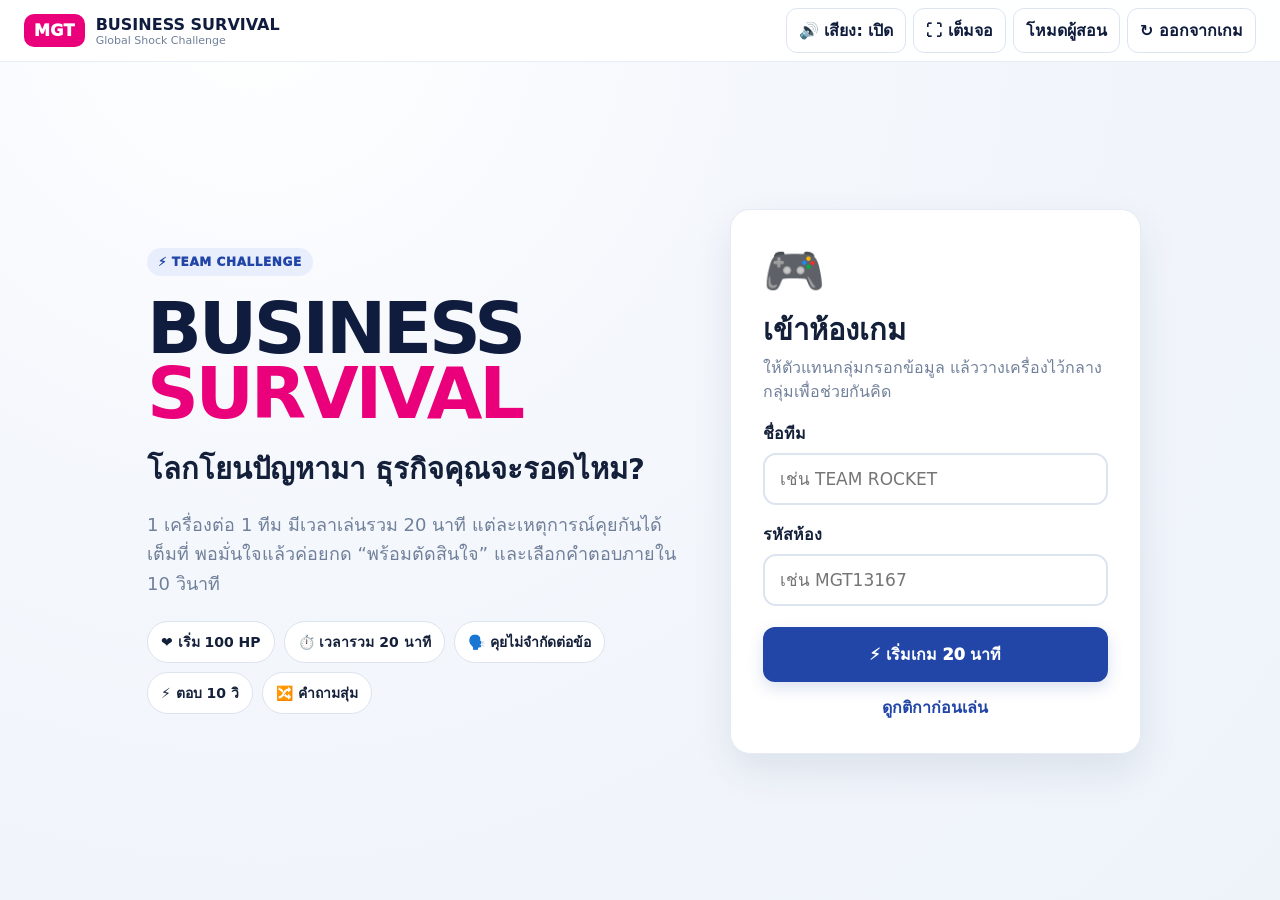
==== commit 7d3c423c: "Use 20-minute team clock and manual decision phase" ====
--- a/index.html
+++ b/index.html
@@ -27,8 +27,8 @@
       <span class="eyebrow">⚡ TEAM CHALLENGE</span>
       <h1>BUSINESS<br><span>SURVIVAL</span></h1>
       <h2>โลกโยนปัญหามา ธุรกิจคุณจะรอดไหม?</h2>
-      <p>1 เครื่องต่อ 1 ทีม ตัวแทนทีมเข้าห้องเกม แล้วช่วยกันวิเคราะห์สถานการณ์ก่อนตัดสินใจให้ธุรกิจรอด</p>
-      <div class="mini-rules"><span>❤️ เริ่ม 100 HP</span><span>🗣️ คุยกัน 20 วิ</span><span>⚡ เลือกคำตอบ 10 วิ</span><span>🔀 ลำดับคำถามสุ่ม</span></div>
+      <p>1 เครื่องต่อ 1 ทีม มีเวลาเล่นรวม 20 นาที แต่ละเหตุการณ์คุยกันได้เต็มที่ พอมั่นใจแล้วค่อยกด “พร้อมตัดสินใจ” และเลือกคำตอบภายใน 10 วินาที</p>
+      <div class="mini-rules"><span>❤️ เริ่ม 100 HP</span><span>⏱️ เวลารวม 20 นาที</span><span>🗣️ คุยไม่จำกัดต่อข้อ</span><span>⚡ ตอบ 10 วิ</span><span>🔀 คำถามสุ่ม</span></div>
     </div>
     <div class="join-card card">
       <div class="join-icon">🎮</div>
@@ -39,7 +39,7 @@
         <input id="teamName" maxlength="28" autocomplete="off" placeholder="เช่น TEAM ROCKET" required>
         <label for="roomCode">รหัสห้อง</label>
         <input id="roomCode" maxlength="20" autocomplete="off" placeholder="เช่น MGT13167" required>
-        <button class="primary big" type="submit">⚡ เริ่มเกม</button>
+        <button class="primary big" type="submit">⚡ เริ่มเกม 20 นาที</button>
       </form>
       <button class="link-btn" id="rulesBtn" type="button">ดูกติกาก่อนเล่น</button>
     </div>
@@ -53,6 +53,13 @@
       <h3 id="teamDisplay"></h3>
       <small id="syncBadge" class="sync-badge">● กำลังเชื่อมต่อห้อง</small>
     </div>
+
+    <div id="overallClock" class="overall-clock">
+      <small>⏱️ เวลารวมของทีม</small>
+      <strong id="overallTimerText">20:00</strong>
+      <span id="overallTimerHint">บริหารเวลาให้ผ่านครบ 20 สถานการณ์</span>
+    </div>
+
     <div class="hp-panel">
       <div class="hp-head"><span>❤️ พลังชีวิตของธุรกิจคุณ</span><strong id="hpText">100 HP</strong></div>
       <div class="hpbar large"><div id="hpFill" class="hpfill" style="width:100%"></div></div>
@@ -66,10 +73,8 @@
     <section id="briefingPhase" class="game-phase active">
       <div class="briefing-top">
         <div><span class="briefing-kicker">📰 ข่าวเช้าวันนี้</span><h2>สถานการณ์ใหม่เข้ามาแล้ว</h2></div>
-        <div class="brief-countdown"><small>เวลาคุยกัน</small><strong><span id="briefTimerText">20</span> วิ</strong></div>
+        <div class="discussion-badge"><small>TEAM MODE</small><strong>คุยได้จนมั่นใจ</strong></div>
       </div>
-
-      <div class="brief-timer-track"><div id="briefTimerBar" class="brief-timer-bar"></div></div>
 
       <div class="brief-scenario">
         <div id="briefEventIcon" class="brief-event-icon"></div>
@@ -78,15 +83,19 @@
 
       <div class="discussion-prompt">
         <div class="discussion-icon">🗣️</div>
-        <div><b>คุยกันก่อน อย่าเพิ่งรีบตอบ</b><span>ปรึกษาสมาชิกในทีมว่า ถ้าเราเป็นเจ้าของกิจการควรทำอย่างไร</span></div>
+        <div><b>ช่วยกันคิดก่อน ยังไม่ต้องรีบตอบ</b><span>แลกเหตุผลกันว่า ถ้าเราเป็นเจ้าของกิจการควรรับมืออย่างไร</span></div>
       </div>
-      <div class="auto-next-note">ครบ 20 วินาที ระบบจะเปิดตัวเลือกคำตอบอัตโนมัติ</div>
+
+      <div class="ready-panel">
+        <div><b>มั่นใจแล้วใช่ไหม?</b><span>เมื่อกดแล้ว ตัวเลือกจะเปิด และมีเวลาเพียง 10 วินาที</span></div>
+        <button id="readyDecisionBtn" class="decision-ready-btn" type="button">พร้อมตัดสินใจ ⚡</button>
+      </div>
     </section>
 
     <section id="answerPhase" class="game-phase">
-      <div class="answer-alert"><span>⚡ DECISION TIME</span><strong>เหลือเวลาเลือกเพียง 10 วินาที!</strong></div>
+      <div class="answer-alert"><span>⚡ DECISION TIME</span><strong>เลือกคำตอบภายใน 10 วินาที!</strong></div>
       <div class="timer-wrap answer-timer" aria-label="เวลาตอบคำถาม">
-        <div class="timer-meta"><span>⏱️ รีบตัดสินใจ</span><strong><span id="timerText">10</span> วินาที</strong></div>
+        <div class="timer-meta"><span>⏱️ ตัดสินใจตอนนี้</span><strong><span id="timerText">10</span> วินาที</strong></div>
         <div class="timer-track"><div id="timerBar" class="timer-bar"></div></div>
       </div>
 
@@ -112,7 +121,7 @@
     <p>ทีม <strong id="finishTeam"></strong> · ห้อง <strong id="finishRoom"></strong></p>
     <div class="final-hp"><span>HP ที่เหลือ</span><strong id="finishHp">0</strong></div>
     <div id="finishStatus" class="finish-status"></div>
-    <p class="finish-note">คะแนนถูกบันทึกไว้สำหรับหน้าจอผู้สอนเมื่อระบบห้องออนไลน์เปิดใช้งาน</p>
+    <p id="finishNote" class="finish-note">ผลการแข่งขันถูกบันทึกไว้สำหรับหน้าจอผู้สอน</p>
   </div>
 
   <div class="summary card">
@@ -128,14 +137,16 @@
 <div id="rulesModal" class="modal-wrap">
   <div class="modal card">
     <h2>กติกา BUSINESS SURVIVAL</h2>
-    <p>ทุกสถานการณ์มี 2 ช่วง: <b>20 วินาทีสำหรับคุยกัน</b> แล้วระบบจะเปิดตัวเลือกให้ <b>10 วินาทีสำหรับตัดสินใจ</b></p>
+    <p>ทั้งเกมมีเวลา <b>20 นาที</b> แต่ละเหตุการณ์คุยกันได้ไม่จำกัดเวลา เมื่อทีมมั่นใจค่อยกด <b>พร้อมตัดสินใจ</b> แล้วเลือก A / B / C / D ภายใน 10 วินาที</p>
     <div class="rules">
-      <div>🗣️ <b>DISCUSS — 20 วินาที</b><span>อ่านสถานการณ์และช่วยกันคิด โดยยังไม่เห็นตัวเลือก</span></div>
-      <div>⚡ <b>DECIDE — 10 วินาที</b><span>ตัวเลือก A / B / C / D จะเปิดขึ้น ต้องตัดสินใจให้ทัน</span></div>
+      <div>⏱️ <b>GAME CLOCK — 20 นาที</b><span>เวลารวมเดินต่อเนื่อง ทีมต้องบริหารเวลาเองให้ตอบครบ</span></div>
+      <div>🗣️ <b>DISCUSS — ไม่จำกัดต่อข้อ</b><span>ช่วยกันคิด แลกเหตุผล และเลือกแนวทางก่อนเห็นตัวเลือก</span></div>
+      <div>⚡ <b>DECIDE — 10 วินาที</b><span>เมื่อกดพร้อมตัดสินใจ ตัวเลือกจะเปิดและเริ่มนับถอยหลังทันที</span></div>
       <div>🟢 <b>NICE MOVE — 0 Damage</b><span>รับมือเหมาะสม ธุรกิจไม่เสีย HP</span></div>
       <div>🟠 <b>OUCH — -10 HP</b><span>พอทำได้ แต่ยังไม่ใช่ทางที่ดีนัก</span></div>
-      <div>🔴 <b>CRITICAL HIT — -20 HP</b><span>แก้ไม่ตรงจุด หรือไม่ตอบก่อนหมดเวลา</span></div>
+      <div>🔴 <b>CRITICAL HIT — -20 HP</b><span>แก้ไม่ตรงจุด หรือไม่ตอบภายใน 10 วินาที</span></div>
       <div>☠️ <b>0 HP = ล้มละลาย</b><span>เกมจบทันที ธุรกิจของคุณไปไม่รอด</span></div>
+      <div>🏁 <b>เวลา 20 นาทีหมด</b><span>เกมจบทันที ถ้ายังตอบไม่ครบ จะบันทึกจำนวนข้อที่ผ่านไว้</span></div>
     </div>
     <div class="actions end"><button class="primary" id="closeRulesBtn" type="button">เข้าใจแล้ว</button></div>
   </div>
@@ -156,4 +167,4 @@
 <script src="sync.js"></script>
 <script src="game.js"></script>
 </body>
-</html>+</html>
--- a/phase.css
+++ b/phase.css
@@ -0,0 +1 @@
+.phase-card{overflow:hidden}.game-phase{display:none}.game-phase.active{display:block}.state-pill.discussion{background:#EEF0FF;color:#5E17EB}.briefing-top{display:flex;justify-content:space-between;gap:18px;align-items:flex-start;margin-top:18px}.briefing-kicker{display:inline-flex;align-items:center;gap:6px;font-size:14px;font-weight:1000;color:var(--navy)}.briefing-top h2{font-size:23px;margin:5px 0 0;color:var(--navy)}.brief-countdown{background:#FF3E47;color:#fff;min-width:156px;padding:10px 18px;border-radius:14px;text-align:center;box-shadow:0 8px 22px rgba(255,62,71,.18)}.brief-countdown small{display:block;font-size:11px;font-weight:900;opacity:.86}.brief-countdown strong{font-size:23px;line-height:1.1}.brief-timer-track{height:10px;background:#ECEFF5;border-radius:99px;overflow:hidden;margin:18px 0}.brief-timer-bar{height:100%;width:100%;background:linear-gradient(90deg,#FFB22E,#FF6D22);transition:width 1s linear}.brief-timer-bar.warning{background:linear-gradient(90deg,#FF922E,#FF5722)}.brief-timer-bar.danger{background:linear-gradient(90deg,#FF5B55,#EB007B)}.brief-scenario{display:grid;grid-template-columns:minmax(210px,.72fr) 1.28fr;gap:20px;align-items:center;padding:22px;background:#FFF7F0;border:1px solid #FFE0C7;border-radius:18px}.brief-event-icon{min-height:150px;border-radius:16px;background:linear-gradient(135deg,#FFF,#F4F7FD);display:grid;place-items:center;font-size:92px;border:1px solid #E5EAF2}.brief-copy{background:linear-gradient(135deg,#FF6D22,#FF7B21);color:#fff;padding:28px;border-radius:17px;min-height:150px;display:flex;flex-direction:column;justify-content:center}.brief-copy h3{font-size:25px;line-height:1.3;margin:0 0 7px}.brief-copy p{font-size:16px!important;color:#fff!important;opacity:.94;line-height:1.55!important}.discussion-prompt{margin-top:17px;display:flex;align-items:center;gap:14px;padding:15px 18px;border-radius:15px;background:#F8FAFD;border:1px solid var(--line)}.discussion-icon{font-size:30px}.discussion-prompt b{display:block;color:var(--navy);font-size:15px}.discussion-prompt span{display:block;color:var(--muted);font-size:13px;margin-top:2px}.auto-next-note{text-align:center;color:var(--muted);font-size:12px;font-weight:800;margin-top:12px}.answer-alert{display:flex;justify-content:space-between;align-items:center;gap:12px;margin-top:16px;background:linear-gradient(90deg,#101C3D,#2246A7);color:#fff;padding:12px 15px;border-radius:14px}.answer-alert span{font-size:12px;font-weight:1000;letter-spacing:.08em}.answer-alert strong{font-size:15px}.answer-timer{margin:14px 0 18px}.answer-timer .timer-track{height:14px}.answer-timer .timer-bar{background:linear-gradient(90deg,#F7B126,#FF7A22)}.answer-timer .timer-bar.warning{background:linear-gradient(90deg,#FF8A21,#FF4F35)}.answer-timer .timer-bar.danger{background:linear-gradient(90deg,#FF3F52,#EB007B)}.answer-phase-flash{animation:answerFlash .35s ease}@keyframes answerFlash{0%{filter:brightness(1)}50%{filter:brightness(1.08)}100%{filter:brightness(1)}}@media(max-width:850px){.briefing-top{align-items:center}.briefing-top h2{font-size:20px}.brief-countdown{min-width:128px}.brief-scenario{grid-template-columns:1fr}.brief-event-icon{min-height:100px;font-size:68px}.brief-copy{min-height:auto;padding:20px}.brief-copy h3{font-size:21px}.answer-alert{align-items:flex-start;flex-direction:column;gap:3px}}
